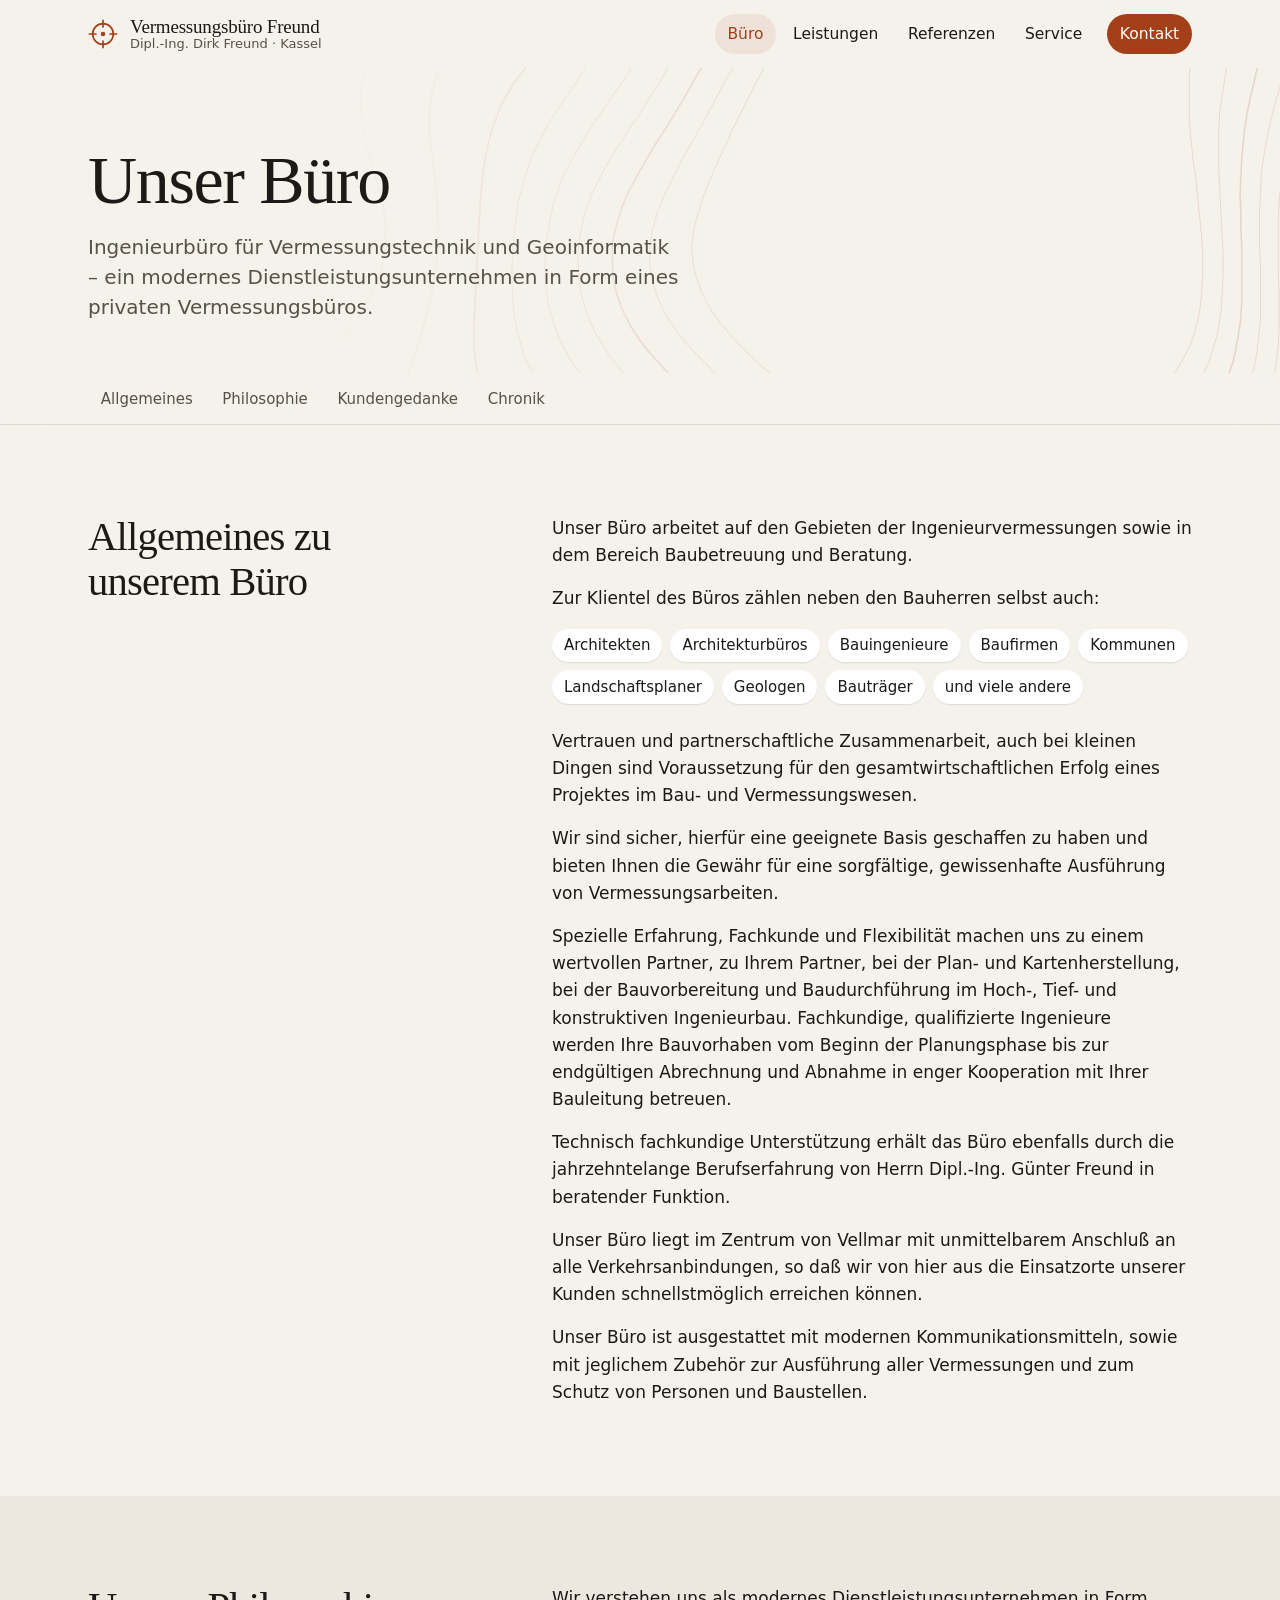
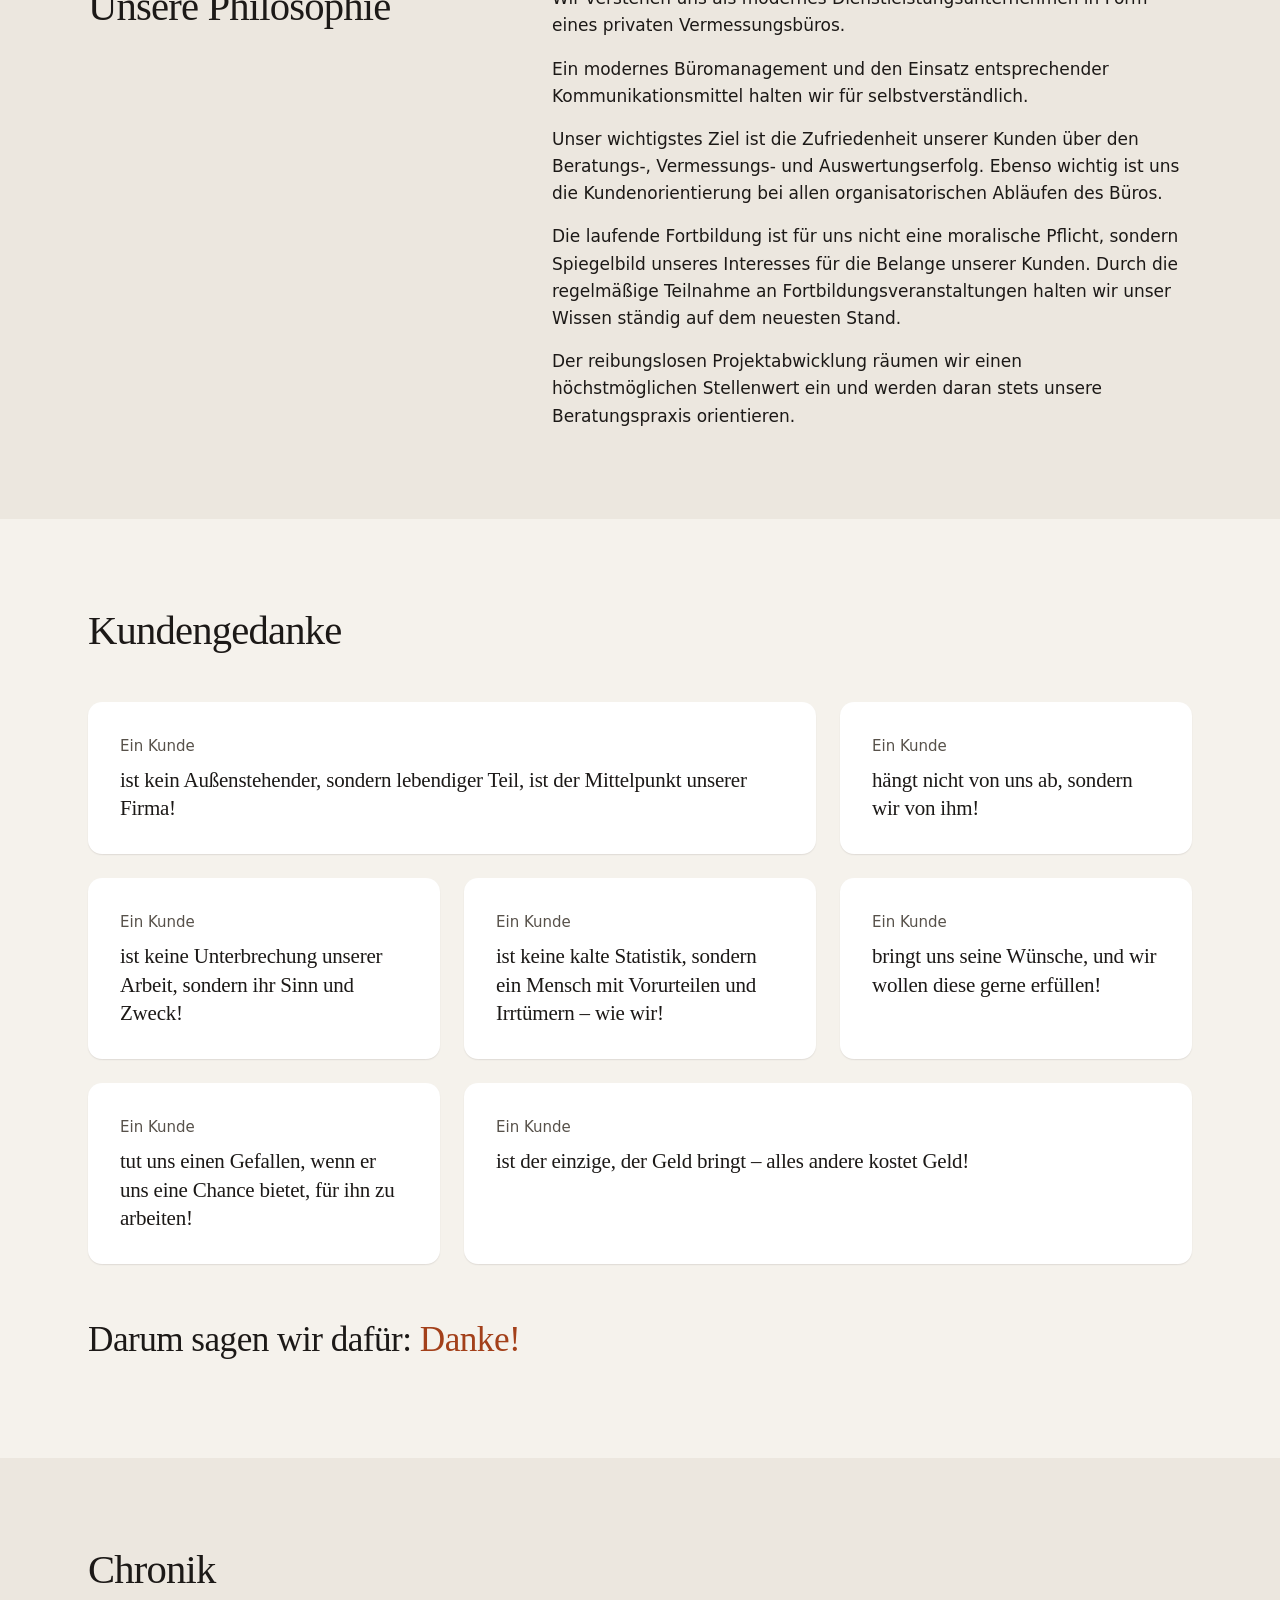
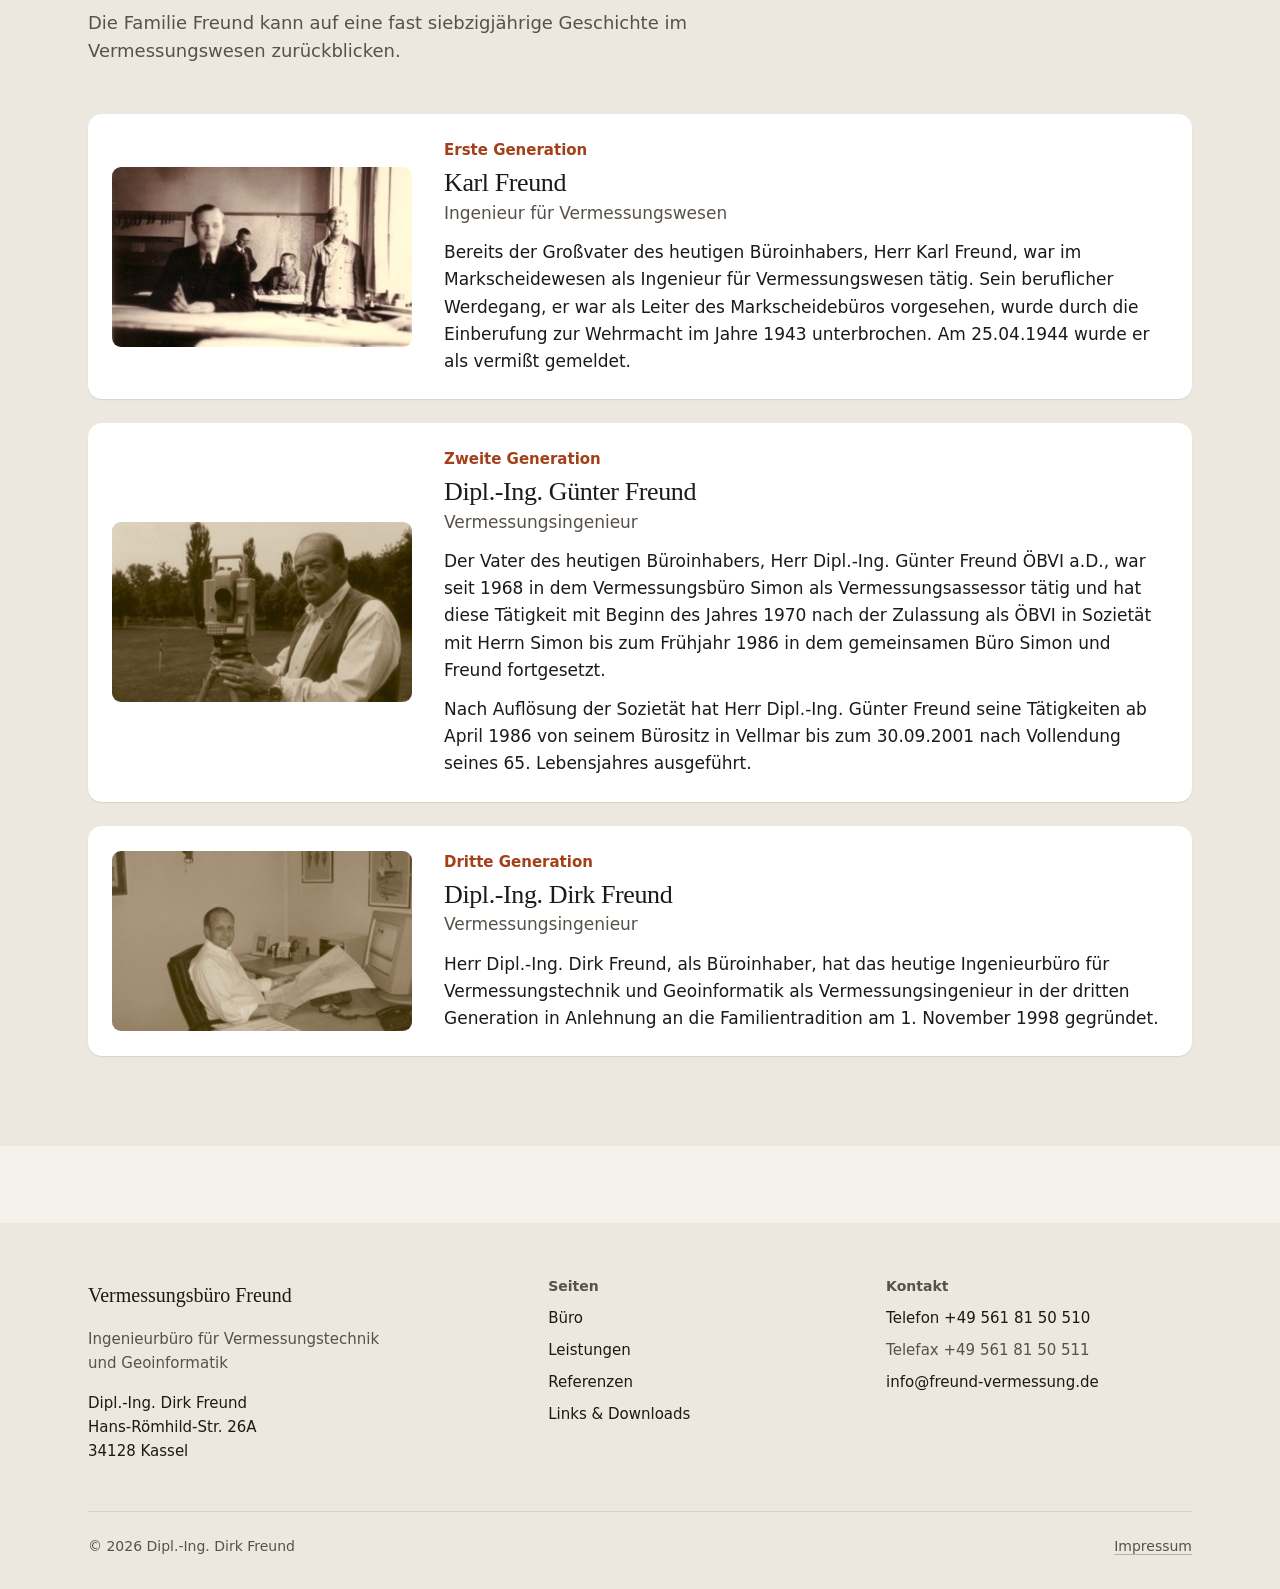
==== buero.html @ a001c940 "Alle Seiten mit den Originalinhalten im neuen Design anlegen Co-Authored-By: Claude Opus 5.5 <norepl" ====
<!doctype html>
<html lang="de">
<head>
<meta charset="utf-8">
<meta name="viewport" content="width=device-width, initial-scale=1">
<title>Unser Büro – Vermessungsbüro Freund</title>
<meta name="description" content="Allgemeines, Philosophie, Kundengedanke und Chronik des Vermessungsbüros Freund – Vermessungsingenieure in der dritten Generation.">
<meta name="theme-color" content="#f5f2ec" media="(prefers-color-scheme: light)">
<meta name="theme-color" content="#151311" media="(prefers-color-scheme: dark)">
<link rel="icon" href="assets/img/favicon.svg" type="image/svg+xml">
<link rel="stylesheet" href="assets/css/style.css">
<script src="assets/js/main.js" defer></script>
</head>
<body>
<a class="skip-link" href="#inhalt">Zum Inhalt springen</a>
<header class="site-header">
  <div class="container header-inner">
    <a class="brand" href="index.html" aria-label="Vermessungsbüro Freund – Startseite">
      <svg class="brand-mark" viewBox="0 0 32 32" fill="none" stroke="currentColor" stroke-width="1.8" aria-hidden="true"><circle cx="16" cy="16" r="11"/><path d="M16 1.5v7M16 23.5v7M1.5 16h7M23.5 16h7" stroke-linecap="round"/><circle cx="16" cy="16" r="2.4" fill="currentColor" stroke="none"/></svg>
      <span><span class="brand-name">Vermessungsbüro Freund</span><span class="brand-sub">Dipl.-Ing. Dirk Freund · Kassel</span></span>
    </a>
    <button class="menu-toggle" type="button" aria-expanded="false" aria-controls="site-nav"><svg class="icon-open" viewBox="0 0 24 24" fill="none" stroke="currentColor" stroke-width="2" stroke-linecap="round" aria-hidden="true"><path d="M4 8h16M4 16h16"/></svg><svg class="icon-close" viewBox="0 0 24 24" fill="none" stroke="currentColor" stroke-width="2" stroke-linecap="round" aria-hidden="true"><path d="M6 6l12 12M18 6 6 18"/></svg><span class="label">Menü</span></button>
    <nav class="site-nav" id="site-nav" aria-label="Hauptnavigation">
      <ul class="nav-list">
        <li><a href="buero.html" aria-current="page">Büro</a></li><li><a href="leistungen.html">Leistungen</a></li><li><a href="referenzen.html">Referenzen</a></li><li><a href="service.html">Service</a></li><li class="nav-cta"><a href="kontakt.html">Kontakt</a></li>
      </ul>
    </nav>
  </div>
</header>
<main id="inhalt">
<section class="page-head">
  <div class="contours"><svg xmlns="http://www.w3.org/2000/svg" viewBox="0 0 1440 800" preserveAspectRatio="xMidYMid slice" fill="none" stroke="currentColor" stroke-linecap="round" stroke-linejoin="round" aria-hidden="true" focusable="false"><g stroke-width="1"><path d="M30 0 26 20 23 40 20 60 19 70 17 90 13 110 10 121 1 140 0 142"/><path d="M135 0 130 10 126 30 127 50 130 65 135 80 140 94 147 110 151 120 157 140 160 150 163 170 163 190 160 205 155 220 150 232 140 248 130 260 120 270 110 279 100 287 90 295 80 303 70 311 60 320 50 330 40 341 30 356 22 370 18 380 10 400 7 410 1 430 0 432"/><path d="M370 0 353 10 340 17 330 22 316 30 300 39 290 46 280 54 270 65 261 80 256 90 250 110 248 120 244 140 241 160 240 170 236 190 232 210 229 220 223 240 218 250 210 267 202 280 194 290 185 300 176 310 165 320 153 330 141 340 130 349 120 357 110 367 100 377 90 389 83 400 77 410 70 424 64 440 60 452 56 470 53 490 51 510 50 530 50 550 52 570 54 590 58 610 60 627 61 640 62 660 61 680 60 690 57 710 54 730 52 750 51 770 52 790 53 800"/><path class="major" d="M483 0 473 10 463 20 452 30 440 40 430 47 420 54 410 61 396 70 382 80 370 88 360 96 350 104 340 114 330 125 320 139 314 150 309 160 301 180 297 190 291 210 289 220 283 240 280 252 275 270 270 284 264 300 259 310 250 325 240 339 230 350 220 360 210 369 200 378 190 386 180 395 170 404 160 415 150 428 143 440 138 450 133 470 131 490 133 510 138 530 142 540 149 560 154 570 160 585 166 600 170 612 175 630 179 650 180 664 181 680 180 697 179 710 176 730 172 750 169 760 166 780 165 800"/><path d="M557 0 547 10 538 20 529 30 520 40 510 50 499 60 487 70 475 80 462 90 450 99 440 106 430 113 420 121 408 130 397 140 387 150 378 160 370 171 360 187 354 200 350 211 344 230 340 250 339 260 337 280 336 300 336 320 336 340 336 360 335 380 332 400 329 410 320 428 311 440 302 450 292 460 283 470 274 480 268 490 260 507 256 520 254 540 254 560 255 580 257 600 259 620 260 630 263 650 267 670 270 680 277 700 282 710 290 722 300 733 310 740 329 750 340 754 360 760 370 762 390 766 410 770 420 772 440 776 458 780 470 783 490 789 500 792 520 800 520 800M1440 796 1435 800"/><path d="M626 0 615 10 605 20 596 30 587 40 578 50 570 60 560 71 550 82 540 92 530 102 520 111 509 120 497 130 484 140 471 150 460 159 450 169 440 179 431 190 424 200 418 210 410 230 408 240 405 260 406 280 409 300 411 310 417 330 420 341 425 360 430 380 432 390 434 410 433 430 430 450 428 460 420 480 415 490 409 500 400 514 390 528 381 540 373 550 367 560 360 572 352 590 349 600 347 620 348 640 350 650 360 670 367 680 377 690 390 699 400 705 410 710 430 718 440 721 460 728 470 731 490 737 500 740 520 747 530 751 550 760 560 765 571 770 588 780 600 787 610 793 621 800M1440 762 1430 770 1417 780 1404 790 1390 800"/><path d="M706 0 690 9 680 16 670 24 660 33 650 44 640 55 630 68 621 80 614 90 607 100 599 110 590 122 580 134 570 146 560 156 550 166 540 176 530 186 520 196 510 208 501 220 495 230 490 242 485 260 483 280 483 300 485 320 488 340 490 360 491 370 492 390 493 410 492 430 491 450 489 460 486 480 482 500 479 510 473 530 470 540 463 560 460 570 454 590 452 610 456 630 461 640 470 651 480 660 494 670 510 679 520 684 533 690 550 698 560 703 573 710 590 719 600 725 610 731 623 740 638 750 650 758 660 765 670 771 684 780 700 789 710 794 726 800M1440 727 1430 736 1420 744 1410 752 1400 760 1386 770 1372 780 1360 787 1350 793 1337 800"/><path class="major" d="M836 0 820 3 800 8 790 11 770 18 760 23 745 30 730 39 720 46 710 55 700 65 690 77 681 90 674 100 668 110 660 124 651 140 645 150 639 160 630 174 620 189 612 200 605 210 597 220 590 230 580 243 570 259 564 270 560 280 553 300 550 310 546 330 543 350 541 370 540 386 539 400 538 420 537 440 536 460 535 480 534 500 533 520 533 540 535 560 539 580 542 590 550 606 560 620 569 630 579 640 590 649 600 657 610 664 620 672 631 680 645 690 658 700 670 709 680 716 690 724 700 731 713 740 730 750 740 755 750 760 770 768 780 771 800 776 820 779 830 781 850 782 870 783 890 784 910 784 930 785 950 785 970 785 990 786 1010 786 1030 787 1050 789 1068 790 1080 791 1100 793 1120 795 1140 797 1160 799 1177 800M1440 688 1430 699 1420 709 1410 718 1400 727 1390 734 1380 742 1368 750 1352 760 1340 767 1330 772 1313 780 1300 785 1286 790 1270 794 1250 798 1231 800"/><path d="M1001 0 990 2 970 7 954 10 940 13 920 17 904 20 890 23 870 27 859 30 840 35 826 40 810 46 800 50 782 60 770 68 760 76 750 85 740 96 730 109 723 120 717 130 710 142 700 160 695 170 689 180 680 196 672 210 665 220 658 230 650 242 640 257 631 270 624 280 618 290 610 304 602 320 598 330 591 350 588 360 583 380 580 400 579 410 577 430 576 450 576 470 577 490 579 510 581 520 586 540 590 553 598 570 604 580 611 590 620 602 630 613 640 623 650 632 660 641 670 650 682 660 694 670 707 680 720 690 730 698 740 705 750 712 764 720 780 729 790 733 807 740 820 744 840 749 850 751 870 755 890 757 910 759 927 760 940 761 960 762 980 763 1000 764 1020 765 1040 766 1060 767 1080 768 1100 770 1110 771 1130 772 1150 773 1170 774 1190 774 1210 774 1230 772 1244 770 1260 767 1280 762 1290 758 1310 751 1320 746 1332 740 1349 730 1360 723 1370 716 1380 708 1390 700 1401 690 1411 680 1420 670 1430 656 1440 640 1440 639M1428 0 1439 10 1440 11"/><path d="M1103 0 1090 4 1070 9 1060 12 1040 17 1030 20 1010 25 990 30 980 32 960 36 944 40 930 43 910 48 900 51 880 57 870 60 850 68 840 72 825 80 810 90 800 97 790 106 780 117 770 129 762 140 755 150 749 160 740 176 732 190 727 200 720 212 710 228 703 240 696 250 689 260 680 274 670 288 662 300 656 310 650 320 640 338 634 350 630 360 623 380 620 393 617 410 614 430 613 450 614 470 616 490 620 506 624 520 630 535 638 550 644 560 651 570 660 581 670 593 680 603 690 613 700 622 710 631 720 640 732 650 744 660 757 670 770 679 780 686 790 692 803 700 820 708 830 713 850 720 860 723 880 728 892 730 910 733 930 736 950 738 970 739 980 740 1000 742 1020 743 1040 744 1060 745 1080 746 1100 747 1120 748 1140 749 1160 749 1180 749 1200 748 1220 746 1240 743 1252 740 1270 735 1286 730 1300 724 1310 720 1329 710 1340 703 1350 697 1360 690 1372 680 1383 670 1392 660 1401 650 1410 637 1419 620 1424 610 1430 592 1433 580 1436 560 1438 540 1439 520 1439 500 1439 480 1438 460 1438 440 1438 420 1438 400 1439 380 1440 368M1391 0 1404 10 1416 20 1425 30 1434 40 1440 48"/><path d="M1198 0 1180 4 1160 9 1150 12 1130 18 1120 21 1100 27 1088 30 1070 35 1051 40 1040 43 1020 48 1010 50 990 55 970 60 960 63 940 68 930 71 910 77 900 81 880 89 870 94 858 100 842 110 830 119 820 128 810 139 801 150 793 160 786 170 780 180 770 197 762 210 756 220 750 231 740 248 732 260 726 270 720 280 710 294 700 310 693 320 687 330 680 342 671 360 666 370 660 387 656 400 652 420 650 440 651 460 653 480 659 500 662 510 670 527 678 540 684 550 692 560 700 570 710 580 720 591 730 600 741 610 752 620 764 630 776 640 789 650 800 658 810 665 820 671 836 680 850 687 860 691 880 698 890 701 910 706 929 710 940 712 960 715 980 717 1000 719 1015 720 1030 721 1050 722 1070 723 1090 724 1110 724 1130 725 1150 724 1170 724 1190 722 1210 720 1220 719 1240 715 1258 710 1270 706 1286 700 1300 694 1310 689 1325 680 1340 670 1350 662 1360 654 1370 644 1380 632 1388 620 1394 610 1400 598 1407 580 1410 569 1414 550 1416 530 1418 510 1418 490 1418 470 1418 450 1417 430 1417 410 1417 390 1418 370 1419 350 1420 340 1423 320 1427 300 1430 286 1434 270 1440 250 1440 248M1333 0 1350 6 1360 11 1376 20 1389 30 1400 40 1410 50 1418 60 1424 70 1430 80 1440 100"/><path class="major" d="M1240 19 1230 20 1210 24 1190 28 1180 31 1160 36 1146 40 1130 44 1110 50 1090 55 1072 60 1060 63 1040 68 1030 70 1010 75 990 80 980 83 960 88 950 91 930 98 920 102 902 110 890 116 880 122 868 130 855 140 845 150 835 160 827 170 819 180 810 193 800 209 794 220 788 230 780 244 771 260 765 270 759 280 750 295 740 310 734 320 728 330 720 344 711 360 706 370 700 385 695 400 690 420 689 430 689 450 690 464 693 480 700 500 705 510 710 520 720 535 730 548 740 559 750 570 760 580 770 589 780 598 790 607 800 615 810 623 820 631 833 640 849 650 860 656 870 661 890 670 900 674 919 680 930 683 950 687 964 690 980 692 1000 695 1020 697 1040 698 1060 699 1076 700 1090 700 1110 701 1130 700 1142 700 1160 699 1180 697 1200 695 1220 691 1230 689 1250 684 1262 680 1280 673 1290 668 1305 660 1320 651 1330 643 1340 635 1350 625 1360 613 1369 600 1375 590 1380 579 1387 560 1390 547 1393 530 1396 510 1397 490 1397 470 1397 450 1397 430 1396 410 1396 390 1395 370 1396 350 1397 330 1399 310 1400 299 1403 280 1407 260 1410 248 1414 230 1418 210 1420 200 1422 180 1423 160 1421 140 1419 130 1413 110 1408 100 1400 85 1390 70 1381 60 1370 50 1360 43 1350 36 1337 30 1320 24 1303 20 1290 18 1270 17 1250 18 1240 19M1110 50 1110 50"/><path d="M1240 49 1230 50 1210 54 1190 58 1180 60 1160 65 1140 70 1130 72 1110 77 1097 80 1080 84 1060 88 1050 91 1030 95 1010 100 1000 102 980 108 970 111 950 118 940 122 923 130 910 137 900 143 890 150 878 160 867 170 858 180 843 200 836 210 830 220 820 236 812 250 807 260 800 273 791 290 785 300 780 310 770 327 763 340 758 350 750 366 744 380 740 390 734 410 731 430 731 450 734 470 740 488 746 500 751 510 760 523 770 536 780 547 790 557 800 567 810 577 820 585 830 594 840 602 851 610 865 620 880 629 890 635 901 640 920 648 930 652 950 658 960 661 980 665 1000 669 1010 670 1030 672 1050 674 1070 675 1090 675 1110 676 1130 675 1150 674 1170 672 1188 670 1200 668 1220 664 1234 660 1250 655 1263 650 1280 642 1290 637 1301 630 1314 620 1325 610 1335 600 1343 590 1350 579 1360 560 1363 550 1369 530 1371 520 1374 500 1375 480 1376 460 1376 440 1375 420 1374 400 1373 380 1372 360 1371 340 1371 320 1371 300 1372 280 1375 260 1378 240 1380 227 1383 210 1386 190 1387 170 1386 150 1382 130 1379 120 1370 102 1362 90 1352 80 1341 70 1330 63 1320 58 1300 52 1290 50 1270 48 1250 48 1240 49M850 190 850 190"/><path d="M1210 90 1200 91 1180 94 1160 98 1145 100 1130 103 1110 106 1090 109 1080 111 1060 115 1040 119 1030 121 1010 126 995 130 980 135 966 140 950 147 940 152 926 160 912 170 900 180 890 190 881 200 873 210 866 220 859 230 850 246 843 260 838 270 830 286 823 300 819 310 810 329 805 340 800 352 792 370 789 380 783 400 780 414 778 430 780 450 782 460 789 480 794 490 800 501 810 515 820 527 830 538 840 548 850 558 860 567 870 575 880 583 890 590 904 600 920 609 930 614 942 620 960 627 970 630 990 636 1009 640 1020 642 1040 645 1060 647 1080 648 1100 649 1120 648 1140 648 1160 646 1180 644 1200 640 1210 638 1230 632 1240 629 1260 620 1270 615 1280 609 1293 600 1305 590 1315 580 1323 570 1330 558 1339 540 1343 530 1348 510 1350 499 1352 480 1353 460 1353 440 1352 420 1350 400 1349 390 1347 370 1345 350 1342 330 1340 310 1339 300 1338 280 1338 260 1338 240 1339 220 1340 205 1341 190 1340 170 1339 160 1334 140 1330 130 1320 116 1310 106 1300 100 1280 92 1270 89 1250 88 1230 88 1210 90"/></g></svg></div>
  <div class="container">
    <h1>Unser Büro</h1>
    <p class="lead">Ingenieurbüro für Vermessungstechnik und Geoinformatik – ein modernes Dienstleistungsunternehmen in Form eines privaten Vermessungsbüros.</p>
  </div>
</section><nav class="subnav" aria-label="Abschnitte dieser Seite" data-spy><div class="container"><ul><li><a href="#allgemeines">Allgemeines</a></li><li><a href="#philosophie">Philosophie</a></li><li><a href="#kundengedanke">Kundengedanke</a></li><li><a href="#chronik">Chronik</a></li></ul></div></nav>
<section class="section" id="allgemeines" aria-labelledby="h-allgemeines">
  <div class="container split">
    <h2 id="h-allgemeines">Allgemeines zu unserem Büro</h2>
    <div class="prose">
      <p>Unser Büro arbeitet auf den Gebieten der Ingenieurvermessungen sowie in dem Bereich Baubetreuung und Beratung.</p>
      <p>Zur Klientel des Büros zählen neben den Bauherren selbst auch:</p>
      <ul class="client-list" aria-label="Klientel">
        <li>Architekten</li><li>Architekturbüros</li><li>Bauingenieure</li><li>Baufirmen</li><li>Kommunen</li><li>Landschaftsplaner</li><li>Geologen</li><li>Bauträger</li><li>und viele andere</li>
      </ul>
      <p style="margin-top:var(--s-5)">Vertrauen und partnerschaftliche Zusammenarbeit, auch bei kleinen Dingen sind Voraussetzung für den gesamtwirtschaftlichen Erfolg eines Projektes im Bau- und Vermessungswesen.</p>
      <p>Wir sind sicher, hierfür eine geeignete Basis geschaffen zu haben und bieten Ihnen die Gewähr für eine sorgfältige, gewissenhafte Ausführung von Vermessungsarbeiten.</p>
      <p>Spezielle Erfahrung, Fachkunde und Flexibilität machen uns zu einem wertvollen Partner, zu Ihrem Partner, bei der Plan- und Kartenherstellung, bei der Bauvorbereitung und Baudurchführung im Hoch-, Tief- und konstruktiven Ingenieurbau. Fachkundige, qualifizierte Ingenieure werden Ihre Bauvorhaben vom Beginn der Planungsphase bis zur endgültigen Abrechnung und Abnahme in enger Kooperation mit Ihrer Bauleitung betreuen.</p>
      <p>Technisch fachkundige Unterstützung erhält das Büro ebenfalls durch die jahrzehntelange Berufserfahrung von Herrn Dipl.-Ing. Günter Freund in beratender Funktion.</p>
      <p>Unser Büro liegt im Zentrum von Vellmar mit unmittelbarem Anschluß an alle Verkehrsanbindungen, so daß wir von hier aus die Einsatzorte unserer Kunden schnellstmöglich erreichen können.</p>
      <p>Unser Büro ist ausgestattet mit modernen Kommunikationsmitteln, sowie mit jeglichem Zubehör zur Ausführung aller Vermessungen und zum Schutz von Personen und Baustellen.</p>
    </div>
  </div>
</section>

<section class="section section-alt" id="philosophie" aria-labelledby="h-philosophie">
  <div class="container split">
    <h2 id="h-philosophie">Unsere Philosophie</h2>
    <div class="prose">
      <p>Wir verstehen uns als modernes Dienstleistungsunternehmen in Form eines privaten Vermessungsbüros.</p>
      <p>Ein modernes Büromanagement und den Einsatz entsprechender Kommunikationsmittel halten wir für selbstverständlich.</p>
      <p>Unser wichtigstes Ziel ist die Zufriedenheit unserer Kunden über den Beratungs-, Vermessungs- und Auswertungserfolg. Ebenso wichtig ist uns die Kundenorientierung bei allen organisatorischen Abläufen des Büros.</p>
      <p>Die laufende Fortbildung ist für uns nicht eine moralische Pflicht, sondern Spiegelbild unseres Interesses für die Belange unserer Kunden. Durch die regelmäßige Teilnahme an Fortbildungsveranstaltungen halten wir unser Wissen ständig auf dem neuesten Stand.</p>
      <p>Der reibungslosen Projektabwicklung räumen wir einen höchstmöglichen Stellenwert ein und werden daran stets unsere Beratungspraxis orientieren.</p>
    </div>
  </div>
</section>

<section class="section" id="kundengedanke" aria-labelledby="h-kunde">
  <div class="container">
    <div class="section-head"><h2 id="h-kunde">Kundengedanke</h2></div>
    <ul class="creed"><li class="card"><span class="lead-in">Ein Kunde</span><span class="statement">ist kein Außenstehender, sondern lebendiger Teil, ist der Mittelpunkt unserer Firma!</span></li><li class="card"><span class="lead-in">Ein Kunde</span><span class="statement">hängt nicht von uns ab, sondern wir von ihm!</span></li><li class="card"><span class="lead-in">Ein Kunde</span><span class="statement">ist keine Unterbrechung unserer Arbeit, sondern ihr Sinn und Zweck!</span></li><li class="card"><span class="lead-in">Ein Kunde</span><span class="statement">ist keine kalte Statistik, sondern ein Mensch mit Vorurteilen und Irrtümern – wie wir!</span></li><li class="card"><span class="lead-in">Ein Kunde</span><span class="statement">bringt uns seine Wünsche, und wir wollen diese gerne erfüllen!</span></li><li class="card"><span class="lead-in">Ein Kunde</span><span class="statement">tut uns einen Gefallen, wenn er uns eine Chance bietet, für ihn zu arbeiten!</span></li><li class="card"><span class="lead-in">Ein Kunde</span><span class="statement">ist der einzige, der Geld bringt – alles andere kostet Geld!</span></li></ul>
    <p class="creed-thanks">Darum sagen wir dafür: <strong>Danke!</strong></p>
  </div>
</section>

<section class="section section-alt" id="chronik" aria-labelledby="h-chronik">
  <div class="container">
    <div class="section-head">
      <h2 id="h-chronik">Chronik</h2>
      <p>Die Familie Freund kann auf eine fast siebzigjährige Geschichte im Vermessungswesen zurückblicken.</p>
    </div>
    <ol class="timeline">
      <li class="timeline-item">
        <img src="assets/img/karl-freund.jpg" alt="Karl Freund am Zeichentisch eines Markscheidebüros, historische Aufnahme" width="300" height="180" loading="lazy" decoding="async">
        <div>
          <p class="gen">Erste Generation</p>
          <h3>Karl Freund</h3>
          <p class="role">Ingenieur für Vermessungswesen</p>
          <p>Bereits der Großvater des heutigen Büroinhabers, Herr Karl Freund, war im Markscheidewesen als Ingenieur für Vermessungswesen tätig. Sein beruflicher Werdegang, er war als Leiter des Markscheidebüros vorgesehen, wurde durch die Einberufung zur Wehrmacht im Jahre 1943 unterbrochen. Am 25.04.1944 wurde er als vermißt gemeldet.</p>
        </div>
      </li>
      <li class="timeline-item">
        <img src="assets/img/guenter-freund.jpg" alt="Dipl.-Ing. Günter Freund mit Vermessungsinstrument im Gelände" width="300" height="180" loading="lazy" decoding="async">
        <div>
          <p class="gen">Zweite Generation</p>
          <h3>Dipl.-Ing. Günter Freund</h3>
          <p class="role">Vermessungsingenieur</p>
          <p>Der Vater des heutigen Büroinhabers, Herr Dipl.-Ing. Günter Freund ÖBVI a.D., war seit 1968 in dem Vermessungsbüro Simon als Vermessungsassessor tätig und hat diese Tätigkeit mit Beginn des Jahres 1970 nach der Zulassung als ÖBVI in Sozietät mit Herrn Simon bis zum Frühjahr 1986 in dem gemeinsamen Büro Simon und Freund fortgesetzt.</p>
          <p>Nach Auflösung der Sozietät hat Herr Dipl.-Ing. Günter Freund seine Tätigkeiten ab April 1986 von seinem Bürositz in Vellmar bis zum 30.09.2001 nach Vollendung seines 65. Lebensjahres ausgeführt.</p>
        </div>
      </li>
      <li class="timeline-item">
        <img src="assets/img/dirk-freund.jpg" alt="Dipl.-Ing. Dirk Freund am Schreibtisch mit einem Plan" width="300" height="180" loading="lazy" decoding="async">
        <div>
          <p class="gen">Dritte Generation</p>
          <h3>Dipl.-Ing. Dirk Freund</h3>
          <p class="role">Vermessungsingenieur</p>
          <p>Herr Dipl.-Ing. Dirk Freund, als Büroinhaber, hat das heutige Ingenieurbüro für Vermessungstechnik und Geoinformatik als Vermessungsingenieur in der dritten Generation in Anlehnung an die Familientradition am 1. November 1998 gegründet.</p>
        </div>
      </li>
    </ol>
  </div>
</section>
</main>
<footer class="site-footer">
  <div class="container">
    <div class="footer-grid">
      <div>
        <p class="footer-brand">Vermessungsbüro Freund</p>
        <p class="muted">Ingenieurbüro für Vermessungstechnik und Geoinformatik</p>
        <address style="margin-top:var(--s-4)">Dipl.-Ing. Dirk Freund<br>Hans-Römhild-Str. 26A<br>34128 Kassel</address>
      </div>
      <nav aria-label="Seiten">
        <h2>Seiten</h2>
        <ul>
          <li><a href="buero.html">Büro</a></li>
          <li><a href="leistungen.html">Leistungen</a></li>
          <li><a href="referenzen.html">Referenzen</a></li>
          <li><a href="service.html">Links &amp; Downloads</a></li>
        </ul>
      </nav>
      <div>
        <h2>Kontakt</h2>
        <ul>
          <li><a href="tel:+495618150510">Telefon +49 561 81 50 510</a></li>
          <li><span class="muted">Telefax +49 561 81 50 511</span></li>
          <li><a href="mailto:info@freund-vermessung.de">info@freund-vermessung.de</a></li>
        </ul>
      </div>
    </div>
    <div class="footer-bottom">
      <span>© 2026 Dipl.-Ing. Dirk Freund</span>
      <a href="impressum.html">Impressum</a>
    </div>
  </div>
</footer>
</body>
</html>
---- assets/css/style.css ----
/* ==========================================================================
   Vermessungsbüro Freund – Stylesheet
   Systemschriften (keine externen Anfragen), Tokens für Hell/Dunkel.
   ========================================================================== */

:root {
  color-scheme: light dark;

  /* Farben – Kontraste geprüft (Text ≥ 4,5:1) */
  --bg: #f5f2ec;
  --surface: #ffffff;
  --surface-2: #ece7df;
  --text: #1c1917;
  --muted: #57514a;
  --line: rgb(28 25 23 / 0.1);
  --accent: #a3401a;          /* 6,35:1 auf Weiß, 5,69:1 auf --bg */
  --accent-hover: #85330f;
  --on-accent: #ffffff;
  --accent-soft: rgb(163 64 26 / 0.09);
  --contour: #a3401a;
  --shadow-sm: 0 1px 2px rgb(28 25 23 / 0.06), 0 1px 1px rgb(28 25 23 / 0.04);
  --shadow-md: 0 1px 2px rgb(28 25 23 / 0.05), 0 8px 24px -6px rgb(28 25 23 / 0.1);
  --header-bg: rgb(245 242 236 / 0.74);

  /* Schrift */
  --font-sans: system-ui, -apple-system, "Segoe UI", Roboto, "Helvetica Neue", Arial, sans-serif;
  --font-serif: ui-serif, "New York", "Iowan Old Style", "Charter", "Georgia", serif;

  /* Abstände */
  --s-1: 0.25rem; --s-2: 0.5rem; --s-3: 0.75rem; --s-4: 1rem;
  --s-5: 1.5rem;  --s-6: 2rem;   --s-7: 3rem;    --s-8: 4.5rem; --s-9: 6.5rem;

  --radius: 14px;
  --radius-sm: 9px;
  --gutter: clamp(1rem, 4vw, 2.5rem);
  --max: 74rem;

  /* Bewegung */
  --ease-out: cubic-bezier(0.23, 1, 0.32, 1);
  --ease-drawer: cubic-bezier(0.32, 0.72, 0, 1);
}

@media (prefers-color-scheme: dark) {
  :root {
    --bg: #151311;
    --surface: #1f1c19;
    --surface-2: #2a2622;
    --text: #f1ece4;
    --muted: #b3aba0;
    --line: rgb(241 236 228 / 0.1);
    --accent: #f08a5d;
    --accent-hover: #f5a37e;
    --on-accent: #1a1310;
    --accent-soft: rgb(240 138 93 / 0.12);
    --contour: #f08a5d;
    --shadow-sm: 0 1px 2px rgb(0 0 0 / 0.4);
    --shadow-md: 0 1px 2px rgb(0 0 0 / 0.35), 0 10px 28px -8px rgb(0 0 0 / 0.55);
    --header-bg: rgb(21 19 17 / 0.72);
  }
}

/* --------------------------------------------------------------------------
   Grundlagen
   -------------------------------------------------------------------------- */

*, *::before, *::after { box-sizing: border-box; }

html {
  -webkit-text-size-adjust: 100%;
  text-size-adjust: 100%;
  scroll-padding-top: 5.5rem;
}

@media (prefers-reduced-motion: no-preference) {
  html { scroll-behavior: smooth; }
}

body {
  margin: 0;
  background: var(--bg);
  color: var(--text);
  font-family: var(--font-sans);
  font-size: 1.0625rem;
  line-height: 1.6;
  -webkit-font-smoothing: antialiased;
  -moz-osx-font-smoothing: grayscale;
  text-rendering: optimizeLegibility;
}

img { display: block; max-width: 100%; height: auto; }

h1, h2, h3, h4 { margin: 0; text-wrap: balance; }

h1, h2 {
  font-family: var(--font-serif);
  font-weight: 500;
  letter-spacing: -0.02em;
}

h1 { font-size: clamp(2.4rem, 4.2vw + 1rem, 4.25rem); line-height: 1.04; }
h2 { font-size: clamp(1.75rem, 1.8vw + 1.1rem, 2.6rem); line-height: 1.1; }
h3 {
  font-size: 1.1875rem;
  line-height: 1.3;
  font-weight: 650;
  letter-spacing: -0.012em;
}

p { margin: 0; text-wrap: pretty; }
p + p { margin-top: var(--s-4); }

a {
  color: var(--accent);
  text-decoration-line: underline;
  text-decoration-thickness: 1px;
  text-underline-offset: 0.2em;
  text-decoration-color: color-mix(in srgb, currentColor 35%, transparent);
  transition: color 150ms ease, text-decoration-color 150ms ease;
}
a:hover { color: var(--accent-hover); text-decoration-color: currentColor; }

:focus-visible {
  outline: 2px solid var(--accent);
  outline-offset: 3px;
  border-radius: 4px;
}

::selection { background: color-mix(in srgb, var(--accent) 22%, transparent); }

.skip-link {
  position: absolute;
  left: var(--s-4);
  top: -4rem;
  z-index: 100;
  padding: var(--s-2) var(--s-4);
  border-radius: var(--radius-sm);
  background: var(--accent);
  color: var(--on-accent);
  font-weight: 600;
  text-decoration: none;
}
.skip-link:focus { top: var(--s-3); }

.visually-hidden {
  position: absolute !important;
  width: 1px; height: 1px;
  overflow: hidden;
  clip: rect(0 0 0 0);
  white-space: nowrap;
}

.container {
  width: 100%;
  max-width: var(--max);
  margin-inline: auto;
  padding-inline: var(--gutter);
}

.prose { max-width: 68ch; }
.muted { color: var(--muted); }
.num { font-variant-numeric: tabular-nums; }

/* --------------------------------------------------------------------------
   Kopfbereich
   -------------------------------------------------------------------------- */

.site-header {
  position: sticky;
  top: 0;
  z-index: 50;
  background: var(--header-bg);
  -webkit-backdrop-filter: blur(20px) saturate(180%);
  backdrop-filter: blur(20px) saturate(180%);
  transition: box-shadow 200ms ease;
}
.site-header[data-scrolled] { box-shadow: 0 1px 0 var(--line), 0 6px 20px -12px rgb(0 0 0 / 0.18); }

.header-inner {
  display: flex;
  align-items: center;
  justify-content: space-between;
  gap: var(--s-5);
  height: 4.25rem;
}

.brand {
  display: inline-flex;
  align-items: center;
  gap: var(--s-3);
  color: var(--text);
  text-decoration: none;
  line-height: 1.15;
}
.brand:hover { color: var(--text); }
.brand-mark { width: 30px; height: 30px; flex: none; color: var(--accent); }
.brand-name { display: block; font-family: var(--font-serif); font-size: 1.1875rem; letter-spacing: -0.01em; }
.brand-sub { display: block; font-size: 0.8125rem; color: var(--muted); }

.nav-list {
  display: flex;
  align-items: center;
  gap: var(--s-1);
  margin: 0;
  padding: 0;
  list-style: none;
}

.nav-list a {
  display: block;
  padding: 0.5rem 0.8rem;
  border-radius: 999px;
  color: var(--text);
  font-size: 0.9688rem;
  font-weight: 500;
  text-decoration: none;
  transition: background-color 150ms ease, color 150ms ease;
}
.nav-list a:hover { background: var(--accent-soft); color: var(--text); }
.nav-list a[aria-current="page"] { color: var(--accent); background: var(--accent-soft); }

.nav-list .nav-cta a {
  margin-left: var(--s-2);
  background: var(--accent);
  color: var(--on-accent);
}
.nav-list .nav-cta a:hover { background: var(--accent-hover); color: var(--on-accent); }
.nav-list .nav-cta a[aria-current="page"] { background: var(--accent-hover); color: var(--on-accent); }

.menu-toggle {
  display: none;
  align-items: center;
  gap: var(--s-2);
  padding: 0.55rem 0.9rem;
  border: 0;
  border-radius: 999px;
  background: var(--surface);
  box-shadow: var(--shadow-sm);
  color: var(--text);
  font: inherit;
  font-size: 0.9375rem;
  font-weight: 550;
  cursor: pointer;
  transition: transform 160ms var(--ease-out);
}
.menu-toggle:active { transform: scale(0.97); }
.menu-toggle svg { width: 18px; height: 18px; }
.menu-toggle .icon-close { display: none; }
.menu-toggle[aria-expanded="true"] .icon-open { display: none; }
.menu-toggle[aria-expanded="true"] .icon-close { display: block; }

@media (max-width: 54rem) {
  .menu-toggle { display: inline-flex; }

  .site-nav {
    position: absolute;
    inset: 100% 0 auto 0;
    padding: var(--s-2) var(--gutter) var(--s-5);
    background: var(--bg);
    box-shadow: 0 18px 30px -18px rgb(0 0 0 / 0.3);
    opacity: 0;
    visibility: hidden;
    transform: translateY(-8px);
    transition: opacity 150ms ease, transform 150ms ease, visibility 0s linear 150ms;
  }
  .site-nav[data-open] {
    opacity: 1;
    visibility: visible;
    transform: none;
    transition: opacity 220ms var(--ease-out), transform 220ms var(--ease-out), visibility 0s;
  }
  .nav-list { flex-direction: column; align-items: stretch; gap: 0; }
  .nav-list a {
    padding: 0.85rem 0.25rem;
    border-radius: 0;
    font-size: 1.125rem;
    box-shadow: 0 1px 0 var(--line);
  }
  .nav-list a:hover, .nav-list a[aria-current="page"] { background: none; }
  .nav-list .nav-cta a {
    margin: var(--s-4) 0 0;
    padding: 0.85rem 1rem;
    border-radius: 999px;
    text-align: center;
    box-shadow: none;
  }
}

/* --------------------------------------------------------------------------
   Knöpfe
   -------------------------------------------------------------------------- */

.btn {
  display: inline-flex;
  align-items: center;
  justify-content: center;
  gap: var(--s-2);
  min-height: 2.875rem;
  padding: 0.7rem 1.25rem;
  border-radius: 999px;
  font-size: 1rem;
  font-weight: 600;
  line-height: 1.2;
  text-decoration: none;
  transition: transform 160ms var(--ease-out), background-color 150ms ease, color 150ms ease, box-shadow 150ms ease;
}
.btn:active { transform: scale(0.97); }
.btn svg { width: 18px; height: 18px; flex: none; }

.btn-primary { background: var(--accent); color: var(--on-accent); }
.btn-primary:hover { background: var(--accent-hover); color: var(--on-accent); }

.btn-secondary { background: var(--surface); color: var(--text); box-shadow: var(--shadow-sm), inset 0 0 0 1px var(--line); }
.btn-secondary:hover { color: var(--accent); }

.btn-row { display: flex; flex-wrap: wrap; gap: var(--s-3); }

/* --------------------------------------------------------------------------
   Startseite – Hero
   -------------------------------------------------------------------------- */

.hero {
  position: relative;
  overflow: hidden;
  isolation: isolate;
  padding-block: clamp(3rem, 7vw, 6rem) clamp(3rem, 6vw, 5.5rem);
}

.contours {
  position: absolute;
  inset: 0;
  z-index: -1;
  color: var(--contour);
  opacity: 0.22;
  -webkit-mask-image: linear-gradient(100deg, transparent 18%, #000 62%);
  mask-image: linear-gradient(100deg, transparent 18%, #000 62%);
  pointer-events: none;
}
.contours svg { width: 100%; height: 100%; }
.contours .major { stroke-width: 1.8; }

@media (max-width: 54rem) {
  .contours {
    opacity: 0.14;
    -webkit-mask-image: linear-gradient(180deg, transparent 0%, #000 70%);
    mask-image: linear-gradient(180deg, transparent 0%, #000 70%);
  }
}

.hero-grid {
  display: grid;
  grid-template-columns: minmax(0, 1.35fr) minmax(0, 1fr);
  gap: clamp(2rem, 5vw, 4.5rem);
  align-items: end;
}

.hero-kicker { color: var(--muted); font-size: 1rem; margin-bottom: var(--s-4); }
.hero h1 { max-width: 15ch; }
.hero-lead {
  max-width: 36rem;
  margin-top: var(--s-5);
  font-size: clamp(1.125rem, 0.6vw + 1rem, 1.3125rem);
  line-height: 1.5;
  color: var(--muted);
}
.hero .btn-row { margin-top: var(--s-6); }

.contact-card {
  padding: var(--s-6);
  border-radius: var(--radius);
  background: var(--surface);
  box-shadow: var(--shadow-md);
}
.contact-card h2 { font-size: 1.375rem; letter-spacing: -0.01em; }
.contact-card .role { margin-top: var(--s-1); color: var(--muted); font-size: 0.9688rem; line-height: 1.45; }

.contact-list {
  display: grid;
  gap: var(--s-3);
  margin: var(--s-5) 0 0;
  padding: var(--s-5) 0 0;
  list-style: none;
  box-shadow: inset 0 1px 0 var(--line);
  font-size: 0.9688rem;
}
.contact-list li { display: grid; grid-template-columns: 1.25rem 1fr; gap: var(--s-3); align-items: start; }
.contact-list svg { width: 18px; height: 18px; margin-top: 0.2rem; color: var(--muted); }
.contact-list a { color: var(--text); text-decoration: none; }
.contact-list a:hover { color: var(--accent); }
.contact-list .label { display: block; color: var(--muted); font-size: 0.8125rem; }

@media (max-width: 54rem) {
  .hero-grid { grid-template-columns: 1fr; }
}

/* --------------------------------------------------------------------------
   Unterseiten – Seitenkopf
   -------------------------------------------------------------------------- */

.page-head {
  position: relative;
  overflow: hidden;
  isolation: isolate;
  padding-block: clamp(2.75rem, 6vw, 5rem) clamp(2rem, 4vw, 3.25rem);
}
.page-head .contours { opacity: 0.16; }
.page-head h1 { max-width: 20ch; }
.page-head .lead {
  max-width: 40rem;
  margin-top: var(--s-4);
  color: var(--muted);
  font-size: clamp(1.0625rem, 0.5vw + 1rem, 1.25rem);
  line-height: 1.5;
}

/* Lokale Sprungnavigation */
.subnav {
  position: sticky;
  top: 4.25rem;
  z-index: 40;
  background: var(--header-bg);
  -webkit-backdrop-filter: blur(20px) saturate(180%);
  backdrop-filter: blur(20px) saturate(180%);
  box-shadow: inset 0 -1px 0 var(--line);
}
.subnav ul {
  display: flex;
  gap: var(--s-1);
  margin: 0;
  padding: var(--s-2) 0;
  list-style: none;
  overflow-x: auto;
  scrollbar-width: none;
}
.subnav ul::-webkit-scrollbar { display: none; }
.subnav a {
  display: block;
  padding: 0.4rem 0.8rem;
  border-radius: 999px;
  color: var(--muted);
  font-size: 0.9375rem;
  font-weight: 500;
  text-decoration: none;
  white-space: nowrap;
  transition: background-color 150ms ease, color 150ms ease;
}
.subnav a:hover { color: var(--text); }
.subnav a[aria-current="true"] { color: var(--accent); background: var(--accent-soft); }

/* --------------------------------------------------------------------------
   Abschnitte
   -------------------------------------------------------------------------- */

.section { padding-block: clamp(3.5rem, 7vw, 6rem); }
.section-tight { padding-block: clamp(2.5rem, 5vw, 4rem); }
.section-alt { background: var(--surface-2); }

.section-head { max-width: 46rem; margin-bottom: clamp(2rem, 4vw, 3rem); }
.section-head p { margin-top: var(--s-4); color: var(--muted); font-size: 1.125rem; }

.split {
  display: grid;
  grid-template-columns: minmax(0, 1fr) minmax(0, 1.6fr);
  gap: clamp(1.5rem, 5vw, 5rem);
}
.split > h2 { position: sticky; top: 8rem; align-self: start; }
@media (max-width: 54rem) {
  .split { grid-template-columns: 1fr; }
  .split > h2 { position: static; }
}

/* Karten */
.card {
  padding: var(--s-6);
  border-radius: var(--radius);
  background: var(--surface);
  box-shadow: var(--shadow-sm);
}

.grid { display: grid; gap: var(--s-5); }
.grid-2 { grid-template-columns: repeat(2, minmax(0, 1fr)); }
.grid-3 { grid-template-columns: repeat(3, minmax(0, 1fr)); }
@media (max-width: 64rem) { .grid-3 { grid-template-columns: repeat(2, minmax(0, 1fr)); } }
@media (max-width: 42rem) { .grid-2, .grid-3 { grid-template-columns: 1fr; } }

/* Verlinkte Teaser-Karten */
.link-card {
  display: flex;
  flex-direction: column;
  gap: var(--s-3);
  color: var(--text);
  text-decoration: none;
  transition: box-shadow 200ms ease;
}
.link-card:hover { color: var(--text); box-shadow: var(--shadow-md); }
.link-card p { color: var(--muted); }
.link-card .more {
  display: inline-flex;
  align-items: center;
  gap: var(--s-1);
  margin-top: auto;
  padding-top: var(--s-3);
  color: var(--accent);
  font-weight: 600;
  font-size: 0.9688rem;
}
.link-card .more svg { width: 16px; height: 16px; transition: transform 200ms var(--ease-out); }
@media (hover: hover) and (pointer: fine) {
  .link-card:hover .more svg { transform: translateX(3px); }
}

/* Listen */
.check-list {
  display: grid;
  gap: var(--s-2);
  margin: var(--s-4) 0 0;
  padding: 0;
  list-style: none;
}
.check-list li { position: relative; padding-left: 1.25rem; }
.check-list li::before {
  content: "";
  position: absolute;
  left: 0;
  top: 0.68em;
  width: 6px;
  height: 6px;
  border-radius: 50%;
  background: var(--accent);
}

.client-list {
  display: flex;
  flex-wrap: wrap;
  gap: var(--s-2);
  margin: var(--s-4) 0 0;
  padding: 0;
  list-style: none;
}
.client-list li {
  padding: 0.3rem 0.75rem;
  border-radius: 999px;
  background: var(--surface);
  box-shadow: var(--shadow-sm);
  font-size: 0.9375rem;
}

/* --------------------------------------------------------------------------
   Abbildungen
   -------------------------------------------------------------------------- */

.figure { margin: 0; }
.figure img {
  border-radius: var(--radius-sm);
  box-shadow: 0 0 0 1px var(--line);
}
.figure-paper {
  padding: var(--s-4);
  border-radius: var(--radius);
  background: #fff;
  box-shadow: var(--shadow-sm);
}
.figure-paper img { margin-inline: auto; border-radius: 4px; box-shadow: none; }
.figure figcaption { margin-top: var(--s-3); color: var(--muted); font-size: 0.875rem; line-height: 1.45; }

/* --------------------------------------------------------------------------
   Leistungen – Ablauf Bauvermessung
   -------------------------------------------------------------------------- */

.steps-layout {
  display: grid;
  grid-template-columns: 14rem minmax(0, 1fr);
  gap: clamp(2rem, 5vw, 4.5rem);
}
.steps-toc { position: sticky; top: 7rem; align-self: start; }
.steps-toc ol { margin: 0; padding: 0; list-style: none; counter-reset: toc; }
.steps-toc li { counter-increment: toc; }
.steps-toc a {
  display: flex;
  gap: var(--s-3);
  padding: 0.4rem 0;
  color: var(--muted);
  font-size: 0.9375rem;
  text-decoration: none;
  transition: color 150ms ease;
}
.steps-toc a::before {
  content: counter(toc, decimal-leading-zero);
  font-variant-numeric: tabular-nums;
  color: color-mix(in srgb, var(--muted) 70%, transparent);
}
.steps-toc a:hover { color: var(--text); }
.steps-toc a[aria-current="true"] { color: var(--accent); }
.steps-toc a[aria-current="true"]::before { color: var(--accent); }

@media (max-width: 64rem) {
  .steps-layout { grid-template-columns: 1fr; }
  .steps-toc { display: none; }
}

.steps { display: grid; gap: clamp(2.5rem, 5vw, 4rem); counter-reset: step; }

.step {
  display: grid;
  grid-template-columns: minmax(0, 1fr) minmax(0, 20rem);
  gap: var(--s-6);
  align-items: start;
  padding-top: clamp(2.5rem, 5vw, 4rem);
  box-shadow: inset 0 1px 0 var(--line);
  counter-increment: step;
}
.step:first-child { padding-top: 0; box-shadow: none; }
.step.no-figure { grid-template-columns: minmax(0, 1fr); }
.step.wide-figure { grid-template-columns: minmax(0, 1fr); }
.step.wide-figure .figure { max-width: 42rem; }

.step-num {
  display: block;
  margin-bottom: var(--s-2);
  color: var(--accent);
  font-size: 0.9375rem;
  font-weight: 600;
  font-variant-numeric: tabular-nums;
}
.step-num::before { content: counter(step, decimal-leading-zero); }
.step h3 { font-family: var(--font-serif); font-size: clamp(1.5rem, 1vw + 1.1rem, 1.875rem); font-weight: 500; letter-spacing: -0.015em; }
.step h3 small { display: block; margin-top: var(--s-1); font-family: var(--font-sans); font-size: 0.9375rem; font-weight: 400; color: var(--muted); letter-spacing: 0; }
.step-body { max-width: 64ch; }
.step-body > h3 { margin-bottom: var(--s-4); }

@media (max-width: 48rem) {
  .step { grid-template-columns: 1fr; }
  .step .figure { max-width: 22rem; }
}

/* --------------------------------------------------------------------------
   Büro – Kundengedanke & Chronik
   -------------------------------------------------------------------------- */

.creed {
  display: grid;
  grid-template-columns: repeat(3, minmax(0, 1fr));
  gap: var(--s-5);
  margin: 0;
  padding: 0;
  list-style: none;
}
.creed li { display: flex; flex-direction: column; gap: var(--s-2); }
.creed .lead-in { color: var(--muted); font-size: 0.9375rem; }
.creed .statement { font-family: var(--font-serif); font-size: 1.3125rem; line-height: 1.35; letter-spacing: -0.01em; }
@media (max-width: 64rem) { .creed { grid-template-columns: repeat(2, minmax(0, 1fr)); } }
@media (max-width: 42rem) { .creed { grid-template-columns: 1fr; } }

.creed-thanks {
  margin-top: clamp(2rem, 4vw, 3rem);
  font-family: var(--font-serif);
  font-size: clamp(1.5rem, 1.5vw + 1rem, 2.25rem);
  letter-spacing: -0.015em;
}
.creed-thanks strong { color: var(--accent); font-weight: 500; }

.timeline { display: grid; gap: var(--s-5); margin: 0; padding: 0; list-style: none; }
.timeline-item {
  display: grid;
  grid-template-columns: minmax(0, 18.75rem) minmax(0, 1fr);
  gap: var(--s-6);
  align-items: center;
  padding: var(--s-5);
  border-radius: var(--radius);
  background: var(--surface);
  box-shadow: var(--shadow-sm);
}
.timeline-item img { border-radius: var(--radius-sm); width: 100%; }
.timeline-item .gen { color: var(--accent); font-size: 0.9375rem; font-weight: 600; }
.timeline-item h3 { margin-top: var(--s-1); font-family: var(--font-serif); font-size: 1.625rem; font-weight: 500; letter-spacing: -0.015em; }
.timeline-item .role { color: var(--muted); }
.timeline-item p:not(.gen):not(.role) { margin-top: var(--s-3); }
@media (max-width: 48rem) {
  .timeline-item { grid-template-columns: 1fr; gap: var(--s-4); }
  .timeline-item img { max-width: 18.75rem; }
}

/* Generationen-Band (Startseite) */
.generations {
  display: grid;
  grid-template-columns: repeat(3, minmax(0, 1fr));
  gap: var(--s-5);
  margin: 0;
  padding: 0;
  list-style: none;
}
.generations img { border-radius: var(--radius-sm); width: 100%; }
.generations .name { margin-top: var(--s-3); font-weight: 600; }
.generations .role { color: var(--muted); font-size: 0.9375rem; }
@media (max-width: 42rem) {
  .generations { grid-template-columns: 1fr; }
  .generations img { max-width: 18.75rem; }
}

/* --------------------------------------------------------------------------
   Referenzen
   -------------------------------------------------------------------------- */

.feature {
  display: grid;
  grid-template-rows: auto 1fr;
  overflow: hidden;
  border-radius: var(--radius);
  background: var(--surface);
  box-shadow: var(--shadow-sm);
}
.feature-images { display: grid; grid-template-columns: 1fr 1fr; gap: 2px; background: var(--line); }
.feature-images img { width: 100%; aspect-ratio: 4 / 3; object-fit: cover; }
.feature-body { padding: var(--s-6); }
.feature-body h3 { font-family: var(--font-serif); font-size: 1.5rem; font-weight: 500; letter-spacing: -0.015em; }
.feature-body .client { margin-top: var(--s-1); color: var(--muted); font-size: 0.9375rem; }
.feature-body p:not(.client) { margin-top: var(--s-4); }

.table-card { overflow: hidden; border-radius: var(--radius); background: var(--surface); box-shadow: var(--shadow-sm); }
.table-scroll { overflow-x: auto; }

.data-table { width: 100%; border-collapse: collapse; font-size: 0.9688rem; }
.data-table th, .data-table td { padding: 0.85rem 1.25rem; text-align: left; vertical-align: top; }
.data-table thead th {
  background: var(--surface-2);
  color: var(--muted);
  font-size: 0.8438rem;
  font-weight: 600;
  white-space: nowrap;
}
.data-table tbody tr + tr td, .data-table tbody tr + tr th { box-shadow: inset 0 1px 0 var(--line); }
.data-table tbody th { font-weight: 500; }
.data-table td.client { color: var(--muted); }
.data-table .r { text-align: right; font-variant-numeric: tabular-nums; white-space: nowrap; }
.data-table tfoot td, .data-table tfoot th {
  font-weight: 650;
  box-shadow: inset 0 2px 0 var(--line);
}
.data-table .row-link { font-weight: 600; }

.length-cell { display: flex; align-items: center; justify-content: flex-end; gap: var(--s-3); }
.length-bar { width: 7rem; height: 6px; border-radius: 3px; background: var(--surface-2); overflow: hidden; }
.length-bar span { display: block; height: 100%; border-radius: 3px; background: var(--accent); }
@media (max-width: 36rem) { .length-bar { display: none; } }

/* Referenzliste auf schmalen Bildschirmen als Liste */
@media (max-width: 42rem) {
  .ref-table thead { display: none; }
  .ref-table, .ref-table tbody, .ref-table tr, .ref-table th, .ref-table td { display: block; }
  .ref-table tr { padding: var(--s-4) var(--s-5); }
  .ref-table tbody tr + tr { box-shadow: inset 0 1px 0 var(--line); }
  .ref-table tbody tr + tr td, .ref-table tbody tr + tr th { box-shadow: none; }
  .ref-table th, .ref-table td { padding: 0; }
  .ref-table td.client { margin-top: var(--s-1); font-size: 0.9063rem; }
}

/* --------------------------------------------------------------------------
   Service – Downloads & Links
   -------------------------------------------------------------------------- */

.download {
  display: grid;
  grid-template-columns: auto minmax(0, 1fr);
  gap: var(--s-4);
  align-items: start;
}
.file-badge {
  display: grid;
  place-items: center;
  width: 2.75rem;
  height: 3.25rem;
  border-radius: 6px;
  background: var(--accent-soft);
  color: var(--accent);
  font-size: 0.6875rem;
  font-weight: 700;
  letter-spacing: 0.04em;
}
.download h3 a { color: var(--text); text-decoration: none; }
.download h3 a:hover { color: var(--accent); }
.download h3 a::after { content: ""; position: absolute; inset: 0; border-radius: var(--radius); }
.download { position: relative; }
.download p { margin-top: var(--s-2); color: var(--muted); }
.download .meta { margin-top: var(--s-3); font-size: 0.875rem; font-variant-numeric: tabular-nums; color: var(--muted); }
.download address { margin-top: var(--s-3); font-style: normal; font-size: 0.9063rem; color: var(--muted); line-height: 1.5; }
.download:focus-within { box-shadow: var(--shadow-md); }
.download:hover { box-shadow: var(--shadow-md); }
.download { transition: box-shadow 200ms ease; }

.link-list { display: grid; gap: 0; margin: 0; padding: 0; list-style: none; }
.link-list li { padding-block: var(--s-4); }
.link-list li + li { box-shadow: inset 0 1px 0 var(--line); }
.link-list .q { font-weight: 600; }
.link-list a { display: inline-flex; align-items: center; gap: var(--s-1); margin-top: var(--s-1); }
.link-list a svg { width: 14px; height: 14px; }

.note {
  padding: var(--s-5);
  border-radius: var(--radius);
  background: var(--surface-2);
  color: var(--muted);
  font-size: 0.9375rem;
}
.note h3 { color: var(--text); font-size: 1rem; margin-bottom: var(--s-2); }

/* --------------------------------------------------------------------------
   Kontakt & Zitat
   -------------------------------------------------------------------------- */

.quote {
  margin: 0;
  padding: 0;
}
.quote p {
  font-family: var(--font-serif);
  font-size: clamp(1.1875rem, 0.6vw + 1rem, 1.4375rem);
  line-height: 1.5;
  letter-spacing: -0.005em;
}
.quote p + p { margin-top: var(--s-4); }
.quote footer { margin-top: var(--s-5); color: var(--muted); font-size: 0.9688rem; }
.quote cite { font-style: normal; font-weight: 600; color: var(--text); }

.signature { display: flex; align-items: center; gap: var(--s-4); margin-top: var(--s-6); }
.signature img { width: 64px; height: auto; border-radius: 6px; background: #fff; padding: 4px; box-shadow: var(--shadow-sm); }
.signature .name { font-weight: 600; }
.signature .role { color: var(--muted); font-size: 0.9375rem; }

.cta-band {
  display: grid;
  grid-template-columns: minmax(0, 1fr) auto;
  gap: var(--s-6);
  align-items: center;
  padding: clamp(2rem, 4vw, 3rem);
  border-radius: calc(var(--radius) + 6px);
  background: var(--surface);
  box-shadow: var(--shadow-md);
}
.cta-band p { margin-top: var(--s-3); color: var(--muted); max-width: 52ch; }
@media (max-width: 48rem) { .cta-band { grid-template-columns: 1fr; } }

/* --------------------------------------------------------------------------
   Fußbereich
   -------------------------------------------------------------------------- */

.site-footer {
  margin-top: clamp(3rem, 6vw, 5rem);
  padding-block: clamp(2.5rem, 5vw, 3.5rem) var(--s-6);
  background: var(--surface-2);
  font-size: 0.9375rem;
}
.footer-grid {
  display: grid;
  grid-template-columns: minmax(0, 1.4fr) repeat(2, minmax(0, 1fr));
  gap: var(--s-6);
}
.footer-grid h2 { font-family: var(--font-sans); font-size: 0.875rem; font-weight: 600; letter-spacing: 0; color: var(--muted); margin-bottom: var(--s-3); }
.footer-grid ul { margin: 0; padding: 0; list-style: none; display: grid; gap: var(--s-2); }
.footer-grid a { color: var(--text); text-decoration: none; }
.footer-grid a:hover { color: var(--accent); }
.footer-grid address { font-style: normal; line-height: 1.6; }
.footer-brand { font-family: var(--font-serif); font-size: 1.25rem; margin-bottom: var(--s-2); }
.footer-bottom {
  display: flex;
  flex-wrap: wrap;
  justify-content: space-between;
  gap: var(--s-3);
  margin-top: var(--s-7);
  padding-top: var(--s-5);
  box-shadow: inset 0 1px 0 var(--line);
  color: var(--muted);
  font-size: 0.875rem;
}
.footer-bottom a { color: var(--muted); }
@media (max-width: 48rem) { .footer-grid { grid-template-columns: 1fr 1fr; } .footer-grid > :first-child { grid-column: 1 / -1; } }

/* --------------------------------------------------------------------------
   Barrierefreiheit & Präferenzen
   -------------------------------------------------------------------------- */

@media (prefers-reduced-motion: reduce) {
  *, *::before, *::after { transition-duration: 0.01ms !important; animation-duration: 0.01ms !important; }
  .btn:active, .menu-toggle:active { transform: none; }
  .site-nav { transform: none !important; }
}

@media (prefers-reduced-transparency: reduce) {
  .site-header, .subnav { background: var(--bg); -webkit-backdrop-filter: none; backdrop-filter: none; }
}

@media (prefers-contrast: more) {
  :root { --line: rgb(28 25 23 / 0.35); --muted: #3d3833; }
  .card, .feature, .table-card, .contact-card, .timeline-item { box-shadow: 0 0 0 1px var(--text); }
}

@media print {
  .site-header, .subnav, .site-footer nav, .contours, .menu-toggle { display: none !important; }
  body { background: #fff; color: #000; font-size: 11pt; }
  .card, .feature, .table-card { box-shadow: none; border: 1px solid #ccc; }
}

/* Kundengedanke: 7 Aussagen – erste und letzte breiter, damit das Raster aufgeht */
@media (min-width: 64.0625rem) {
  .creed li:first-child, .creed li:last-child { grid-column: span 2; }
}
@media (min-width: 42.0625rem) and (max-width: 64rem) {
  .creed li:last-child { grid-column: span 2; }
}
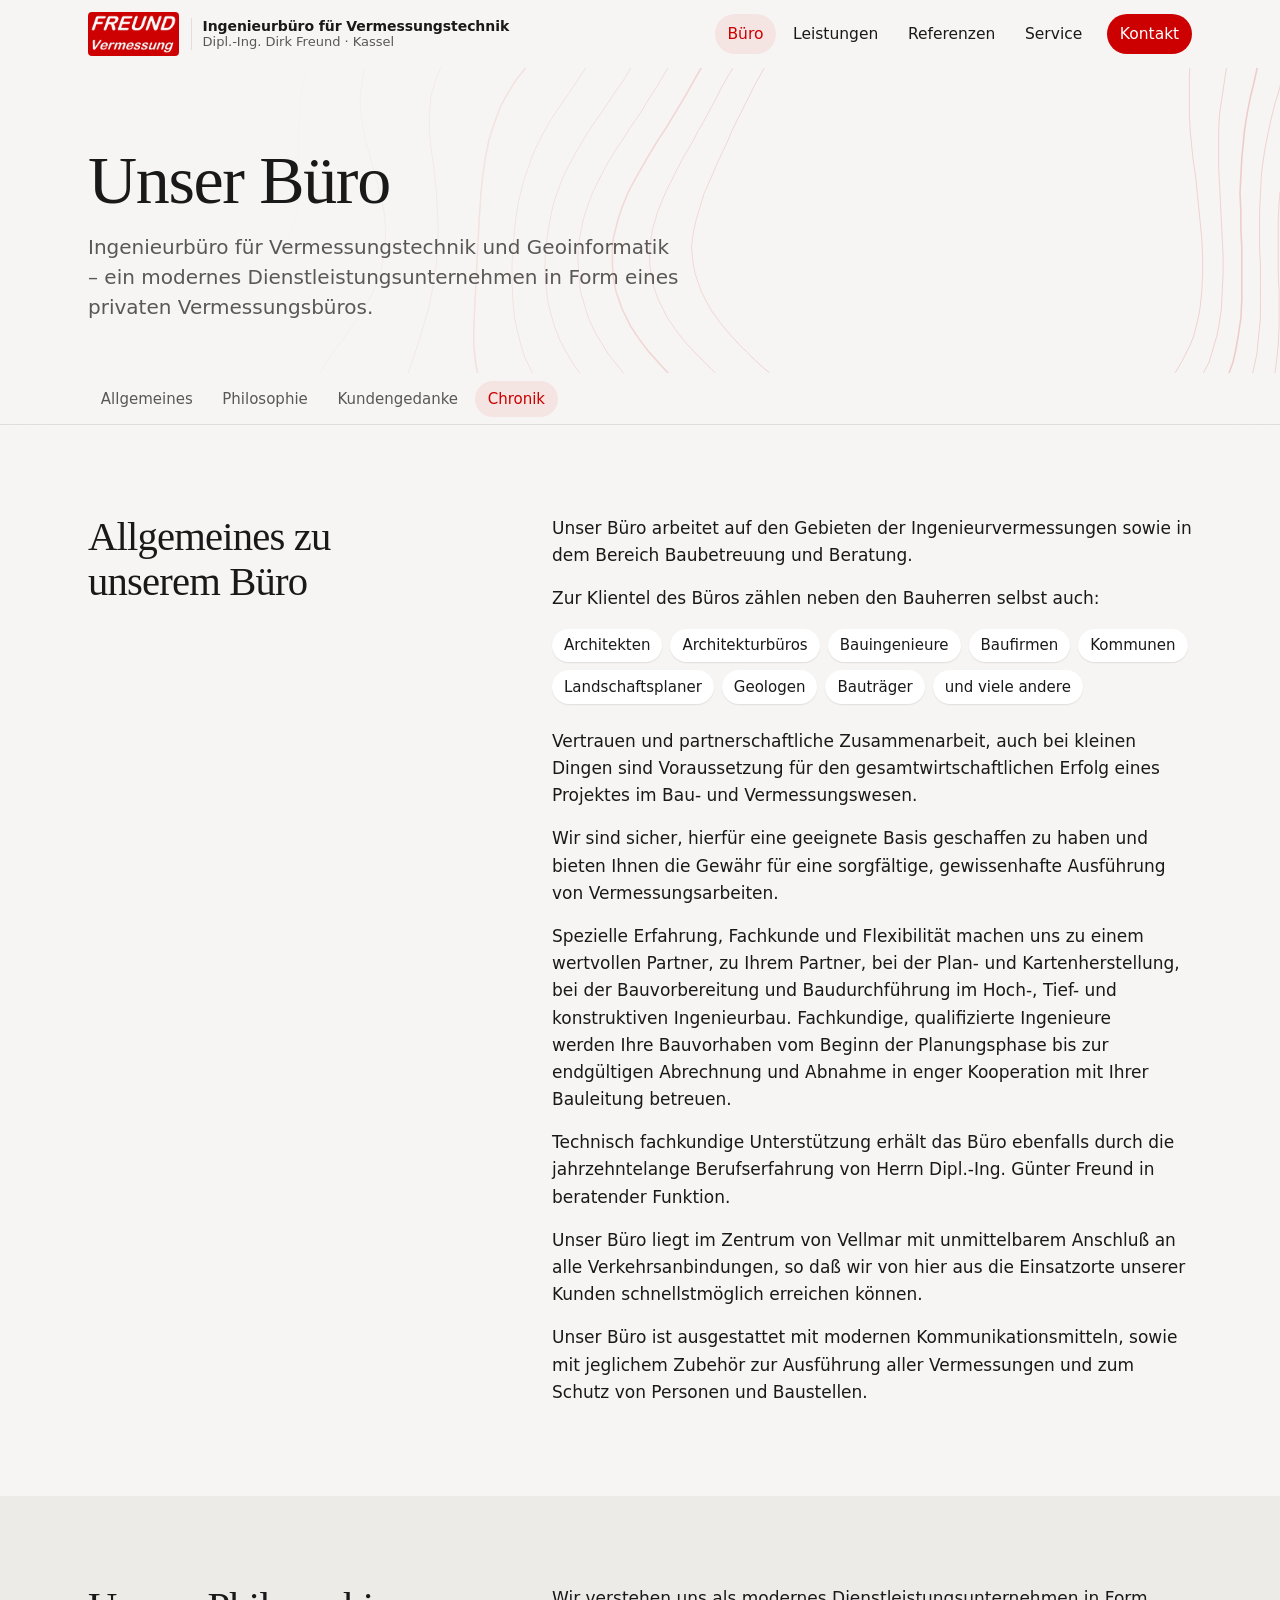
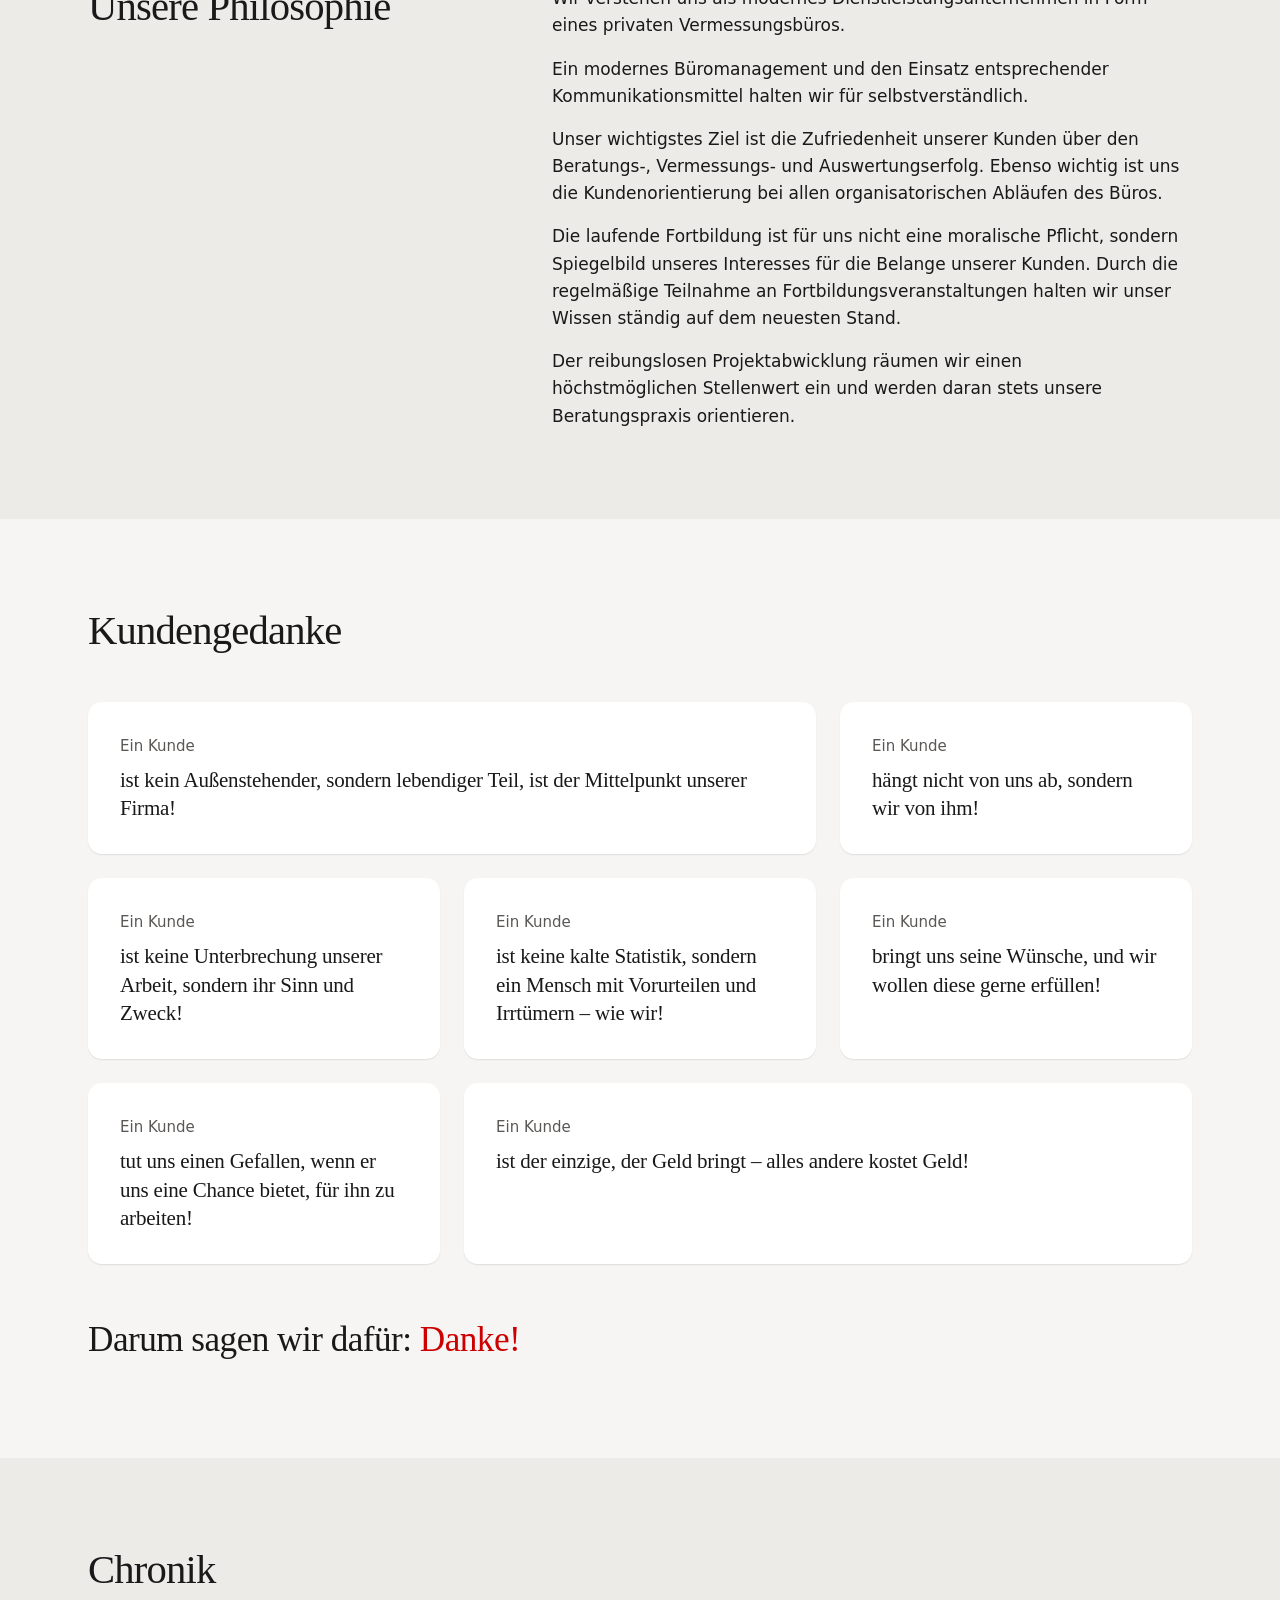
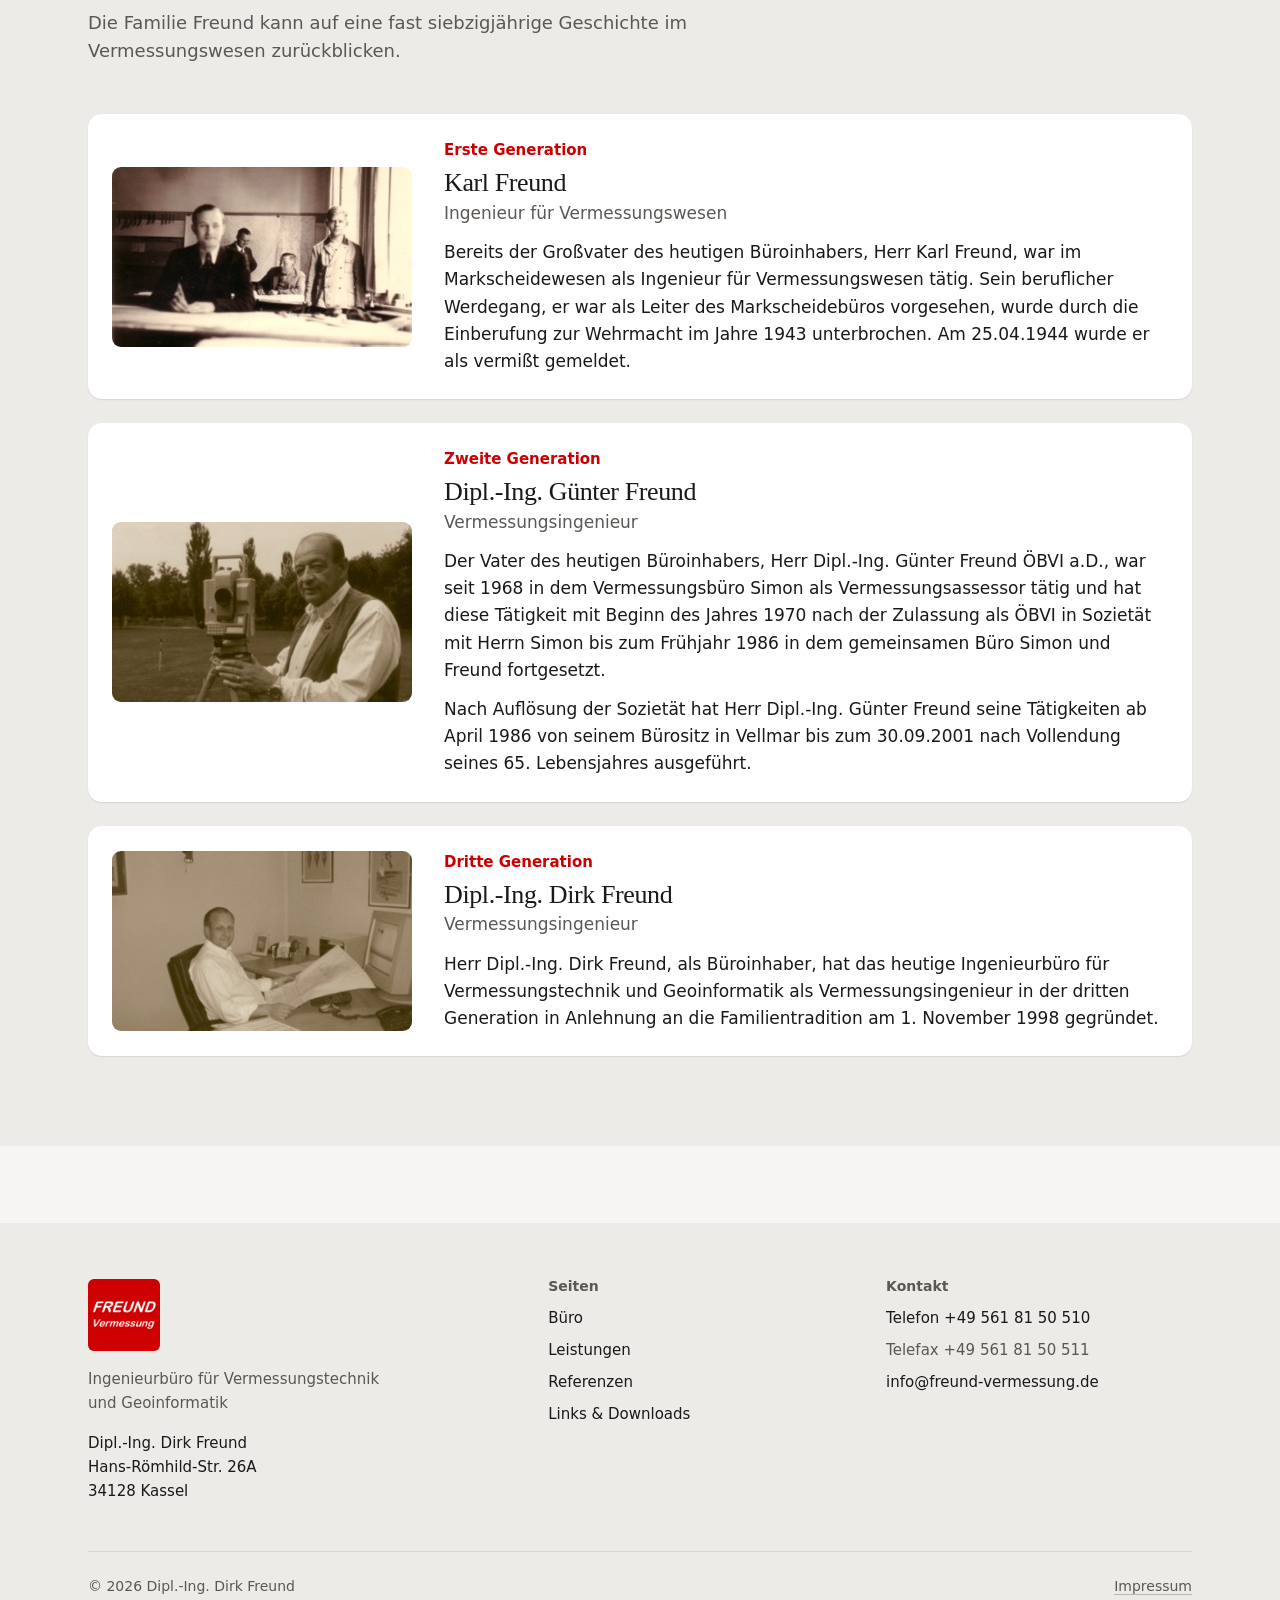
==== commit f71426b9: "Logo und Logo-Rot (#cc0000) als Grundfarbe übernehmen Kopf, Fuß, Kontakt und Favicon nutzen das Logo" ====
--- a/buero.html
+++ b/buero.html
@@ -5,9 +5,11 @@
 <meta name="viewport" content="width=device-width, initial-scale=1">
 <title>Unser Büro – Vermessungsbüro Freund</title>
 <meta name="description" content="Allgemeines, Philosophie, Kundengedanke und Chronik des Vermessungsbüros Freund – Vermessungsingenieure in der dritten Generation.">
+<meta name="robots" content="noindex">
 <meta name="theme-color" content="#f5f2ec" media="(prefers-color-scheme: light)">
 <meta name="theme-color" content="#151311" media="(prefers-color-scheme: dark)">
 <link rel="icon" href="assets/img/favicon.svg" type="image/svg+xml">
+<link rel="apple-touch-icon" href="assets/img/apple-touch-icon.png">
 <link rel="stylesheet" href="assets/css/style.css">
 <script src="assets/js/main.js" defer></script>
 </head>
@@ -16,8 +18,8 @@
 <header class="site-header">
   <div class="container header-inner">
     <a class="brand" href="index.html" aria-label="Vermessungsbüro Freund – Startseite">
-      <svg class="brand-mark" viewBox="0 0 32 32" fill="none" stroke="currentColor" stroke-width="1.8" aria-hidden="true"><circle cx="16" cy="16" r="11"/><path d="M16 1.5v7M16 23.5v7M1.5 16h7M23.5 16h7" stroke-linecap="round"/><circle cx="16" cy="16" r="2.4" fill="currentColor" stroke="none"/></svg>
-      <span><span class="brand-name">Vermessungsbüro Freund</span><span class="brand-sub">Dipl.-Ing. Dirk Freund · Kassel</span></span>
+      <img class="brand-logo" src="assets/img/logo-freund-vermessung.png" alt="Freund Vermessung" width="91" height="44">
+      <span class="brand-text"><span class="brand-name">Ingenieurbüro für Vermessungstechnik</span><span class="brand-sub">Dipl.-Ing. Dirk Freund · Kassel</span></span>
     </a>
     <button class="menu-toggle" type="button" aria-expanded="false" aria-controls="site-nav"><svg class="icon-open" viewBox="0 0 24 24" fill="none" stroke="currentColor" stroke-width="2" stroke-linecap="round" aria-hidden="true"><path d="M4 8h16M4 16h16"/></svg><svg class="icon-close" viewBox="0 0 24 24" fill="none" stroke="currentColor" stroke-width="2" stroke-linecap="round" aria-hidden="true"><path d="M6 6l12 12M18 6 6 18"/></svg><span class="label">Menü</span></button>
     <nav class="site-nav" id="site-nav" aria-label="Hauptnavigation">
@@ -118,7 +120,7 @@
   <div class="container">
     <div class="footer-grid">
       <div>
-        <p class="footer-brand">Vermessungsbüro Freund</p>
+        <img class="footer-logo" src="assets/img/logo-freund-vermessung-quadrat.png" alt="Freund Vermessung" width="72" height="72" loading="lazy" decoding="async">
         <p class="muted">Ingenieurbüro für Vermessungstechnik und Geoinformatik</p>
         <address style="margin-top:var(--s-4)">Dipl.-Ing. Dirk Freund<br>Hans-Römhild-Str. 26A<br>34128 Kassel</address>
       </div>
--- a/assets/css/style.css
+++ b/assets/css/style.css
@@ -6,21 +6,24 @@
 :root {
   color-scheme: light dark;
 
-  /* Farben – Kontraste geprüft (Text ≥ 4,5:1) */
-  --bg: #f5f2ec;
+  /* Farben – Grundfarbe ist das Rot aus dem Logo (#cc0000). Kontraste geprüft (Text ≥ 4,5:1) */
+  --bg: #f6f5f3;
   --surface: #ffffff;
-  --surface-2: #ece7df;
-  --text: #1c1917;
-  --muted: #57514a;
-  --line: rgb(28 25 23 / 0.1);
-  --accent: #a3401a;          /* 6,35:1 auf Weiß, 5,69:1 auf --bg */
-  --accent-hover: #85330f;
-  --on-accent: #ffffff;
-  --accent-soft: rgb(163 64 26 / 0.09);
-  --contour: #a3401a;
-  --shadow-sm: 0 1px 2px rgb(28 25 23 / 0.06), 0 1px 1px rgb(28 25 23 / 0.04);
-  --shadow-md: 0 1px 2px rgb(28 25 23 / 0.05), 0 8px 24px -6px rgb(28 25 23 / 0.1);
-  --header-bg: rgb(245 242 236 / 0.74);
+  --surface-2: #ecebe8;
+  --text: #1a1919;
+  --muted: #5a5754;
+  --line: rgb(26 25 25 / 0.1);
+  --brand: #cc0000;           /* Logo-Rot */
+  --accent: #cc0000;          /* Text/Links: 5,89:1 auf Weiß, 5,4:1 auf --bg */
+  --accent-hover: #a30000;
+  --accent-soft: rgb(204 0 0 / 0.07);
+  --fill: #cc0000;            /* Flächen (Knöpfe) mit weißer Schrift: 5,89:1 */
+  --fill-hover: #a30000;
+  --on-fill: #ffffff;
+  --contour: #cc0000;
+  --shadow-sm: 0 1px 2px rgb(26 25 25 / 0.06), 0 1px 1px rgb(26 25 25 / 0.04);
+  --shadow-md: 0 1px 2px rgb(26 25 25 / 0.05), 0 8px 24px -6px rgb(26 25 25 / 0.1);
+  --header-bg: rgb(246 245 243 / 0.76);
 
   /* Schrift */
   --font-sans: system-ui, -apple-system, "Segoe UI", Roboto, "Helvetica Neue", Arial, sans-serif;
@@ -42,20 +45,22 @@
 
 @media (prefers-color-scheme: dark) {
   :root {
-    --bg: #151311;
-    --surface: #1f1c19;
-    --surface-2: #2a2622;
-    --text: #f1ece4;
-    --muted: #b3aba0;
-    --line: rgb(241 236 228 / 0.1);
-    --accent: #f08a5d;
-    --accent-hover: #f5a37e;
-    --on-accent: #1a1310;
-    --accent-soft: rgb(240 138 93 / 0.12);
-    --contour: #f08a5d;
+    --bg: #141313;
+    --surface: #1e1d1c;
+    --surface-2: #292827;
+    --text: #f2f1ef;
+    --muted: #b5b2ae;
+    --line: rgb(242 241 239 / 0.1);
+    --accent: #ff7a6e;        /* aufgehelltes Logo-Rot für Text auf Dunkel: ≥ 5,8:1 */
+    --accent-hover: #ff9b92;
+    --accent-soft: rgb(255 122 110 / 0.12);
+    --fill: #cc0000;          /* Knöpfe bleiben im Logo-Rot */
+    --fill-hover: #e01414;
+    --on-fill: #ffffff;
+    --contour: #ff7a6e;
     --shadow-sm: 0 1px 2px rgb(0 0 0 / 0.4);
     --shadow-md: 0 1px 2px rgb(0 0 0 / 0.35), 0 10px 28px -8px rgb(0 0 0 / 0.55);
-    --header-bg: rgb(21 19 17 / 0.72);
+    --header-bg: rgb(20 19 19 / 0.74);
   }
 }
 
@@ -134,8 +139,8 @@
   z-index: 100;
   padding: var(--s-2) var(--s-4);
   border-radius: var(--radius-sm);
-  background: var(--accent);
-  color: var(--on-accent);
+  background: var(--fill);
+  color: var(--on-fill);
   font-weight: 600;
   text-decoration: none;
 }
@@ -192,8 +197,9 @@
   line-height: 1.15;
 }
 .brand:hover { color: var(--text); }
-.brand-mark { width: 30px; height: 30px; flex: none; color: var(--accent); }
-.brand-name { display: block; font-family: var(--font-serif); font-size: 1.1875rem; letter-spacing: -0.01em; }
+.brand-logo { display: block; width: auto; height: 44px; border-radius: 4px; flex: none; }
+.brand-text { display: block; padding-left: var(--s-3); box-shadow: inset 1px 0 0 var(--line); }
+.brand-name { display: block; font-size: 0.875rem; font-weight: 600; letter-spacing: -0.005em; }
 .brand-sub { display: block; font-size: 0.8125rem; color: var(--muted); }
 
 .nav-list {
@@ -220,11 +226,11 @@
 
 .nav-list .nav-cta a {
   margin-left: var(--s-2);
-  background: var(--accent);
-  color: var(--on-accent);
-}
-.nav-list .nav-cta a:hover { background: var(--accent-hover); color: var(--on-accent); }
-.nav-list .nav-cta a[aria-current="page"] { background: var(--accent-hover); color: var(--on-accent); }
+  background: var(--fill);
+  color: var(--on-fill);
+}
+.nav-list .nav-cta a:hover { background: var(--fill-hover); color: var(--on-fill); }
+.nav-list .nav-cta a[aria-current="page"] { background: var(--fill-hover); color: var(--on-fill); }
 
 .menu-toggle {
   display: none;
@@ -306,8 +312,8 @@
 .btn:active { transform: scale(0.97); }
 .btn svg { width: 18px; height: 18px; flex: none; }
 
-.btn-primary { background: var(--accent); color: var(--on-accent); }
-.btn-primary:hover { background: var(--accent-hover); color: var(--on-accent); }
+.btn-primary { background: var(--fill); color: var(--on-fill); }
+.btn-primary:hover { background: var(--fill-hover); color: var(--on-fill); }
 
 .btn-secondary { background: var(--surface); color: var(--text); box-shadow: var(--shadow-sm), inset 0 0 0 1px var(--line); }
 .btn-secondary:hover { color: var(--accent); }
@@ -739,7 +745,7 @@
 
 .length-cell { display: flex; align-items: center; justify-content: flex-end; gap: var(--s-3); }
 .length-bar { width: 7rem; height: 6px; border-radius: 3px; background: var(--surface-2); overflow: hidden; }
-.length-bar span { display: block; height: 100%; border-radius: 3px; background: var(--accent); }
+.length-bar span { display: block; height: 100%; border-radius: 3px; background: var(--fill); }
 @media (max-width: 36rem) { .length-bar { display: none; } }
 
 /* Referenzliste auf schmalen Bildschirmen als Liste */
@@ -821,7 +827,7 @@
 .quote cite { font-style: normal; font-weight: 600; color: var(--text); }
 
 .signature { display: flex; align-items: center; gap: var(--s-4); margin-top: var(--s-6); }
-.signature img { width: 64px; height: auto; border-radius: 6px; background: #fff; padding: 4px; box-shadow: var(--shadow-sm); }
+.signature img { width: 64px; height: 64px; border-radius: 6px; }
 .signature .name { font-weight: 600; }
 .signature .role { color: var(--muted); font-size: 0.9375rem; }
 
@@ -858,7 +864,7 @@
 .footer-grid a { color: var(--text); text-decoration: none; }
 .footer-grid a:hover { color: var(--accent); }
 .footer-grid address { font-style: normal; line-height: 1.6; }
-.footer-brand { font-family: var(--font-serif); font-size: 1.25rem; margin-bottom: var(--s-2); }
+.footer-logo { width: 72px; height: 72px; border-radius: 6px; margin-bottom: var(--s-4); }
 .footer-bottom {
   display: flex;
   flex-wrap: wrap;
@@ -905,3 +911,29 @@
 @media (min-width: 42.0625rem) and (max-width: 64rem) {
   .creed li:last-child { grid-column: span 2; }
 }
+
+/* Seiten mit Sprungnavigation: Anker unter Kopf + Leiste */
+html:has(.subnav) { scroll-padding-top: 8.5rem; }
+
+.generations p + p { margin-top: 0.125rem; }
+
+.downloads { max-width: 52rem; }
+.download .meta { margin-top: var(--s-3); }
+
+/* Schmale Bildschirme: nur das Logo zeigen */
+.brand-name, .brand-sub { white-space: nowrap; }
+@media (max-width: 36rem) {
+  .brand-text { display: none; }
+  .menu-toggle { padding: 0.5rem 0.75rem; }
+}
+
+@media (max-width: 42rem) {
+  .card, .contact-card, .feature-body { padding: var(--s-5); }
+  .timeline-item { padding: var(--s-4); }
+}
+
+/* Drei Teaser auf Tablet-Breite: dritte Karte über beide Spalten statt Waise */
+@media (min-width: 42.0625rem) and (max-width: 64rem) {
+  .grid-3 > :nth-child(3):last-child { grid-column: 1 / -1; }
+}
+.signature p + p { margin-top: 0.125rem; }
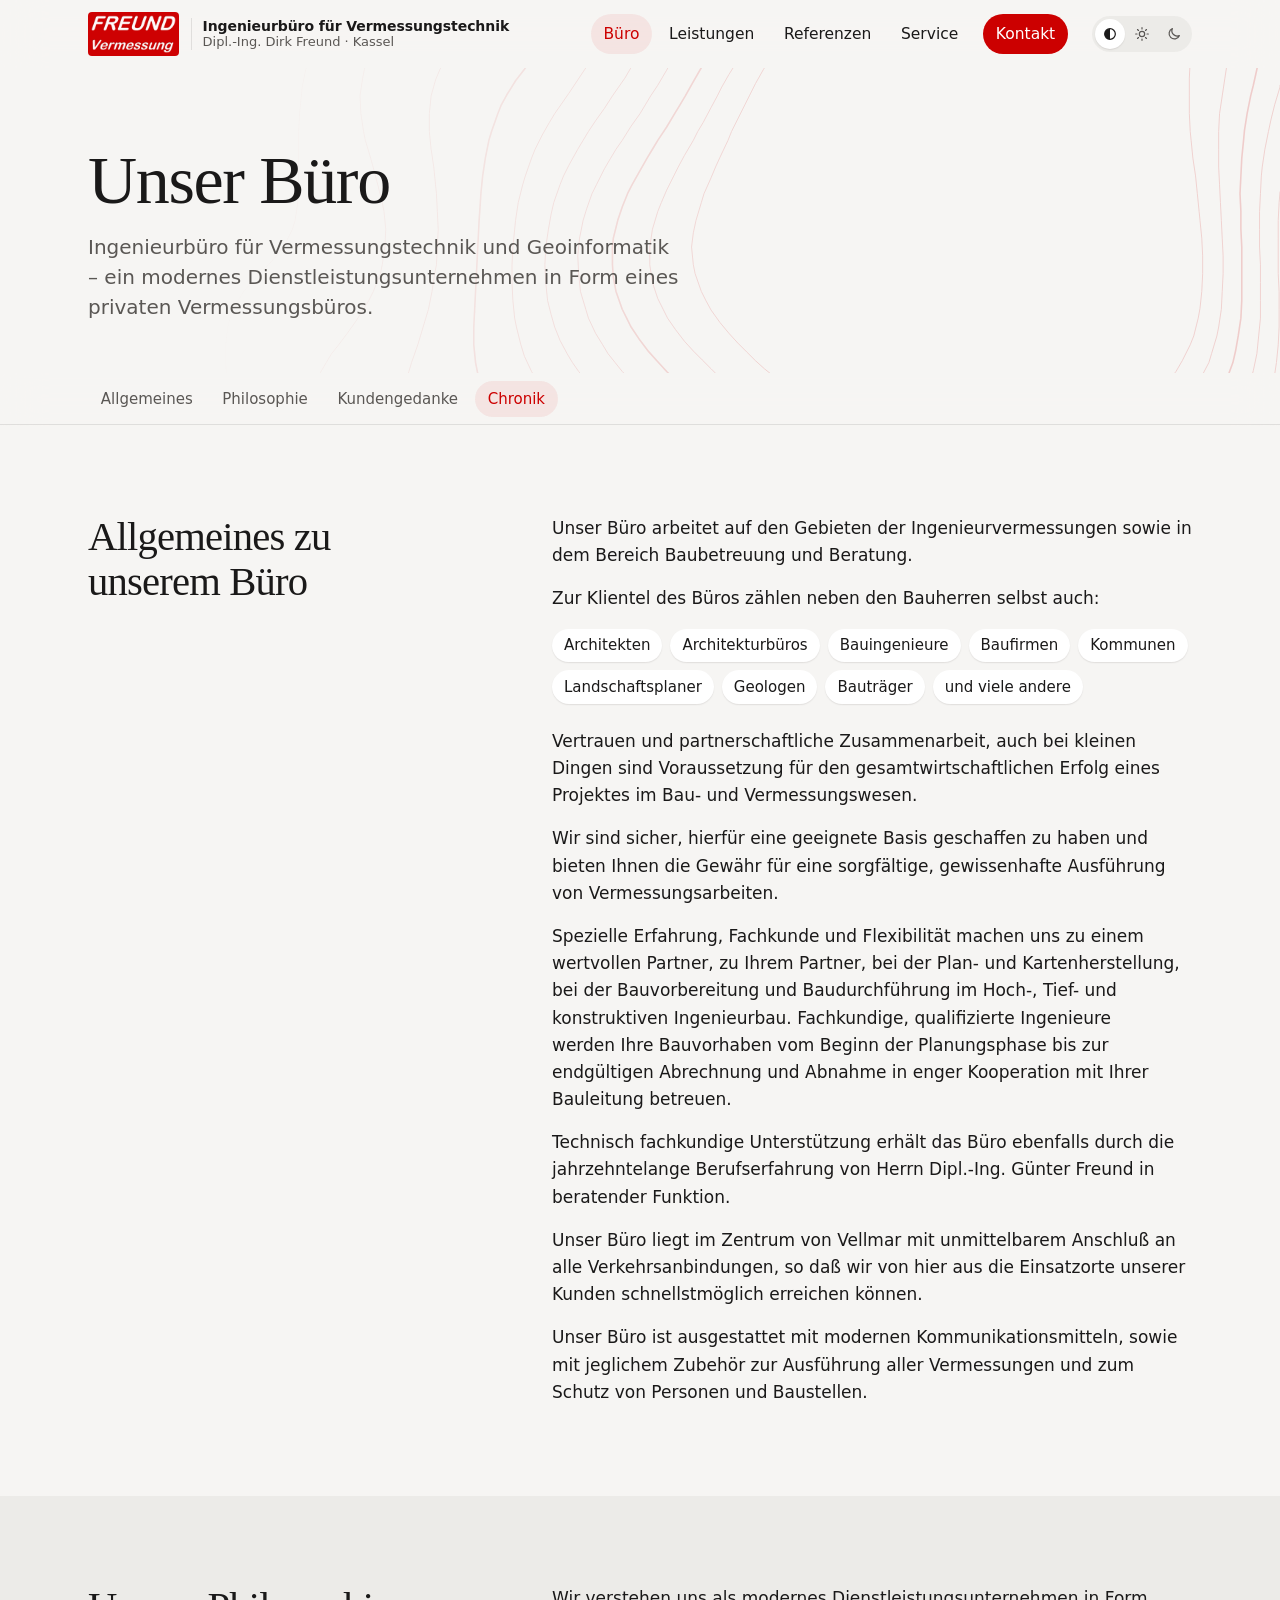
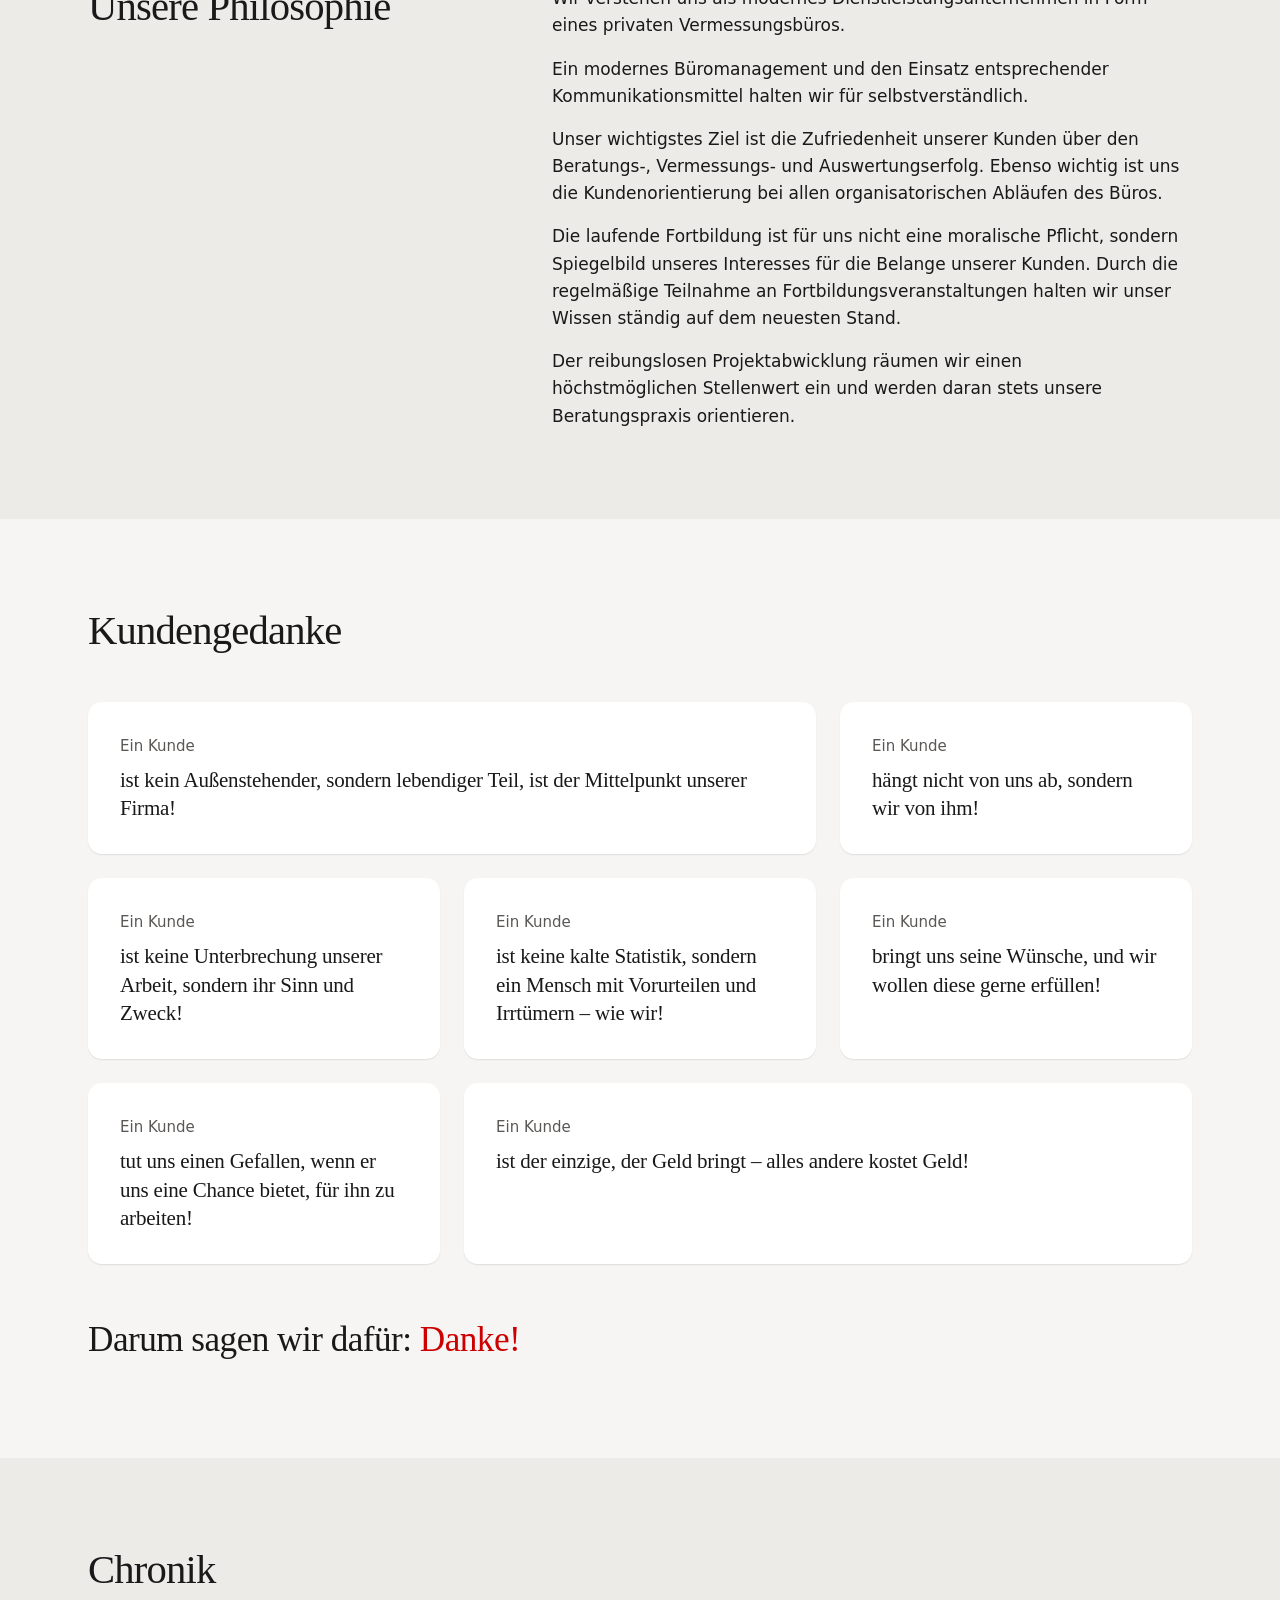
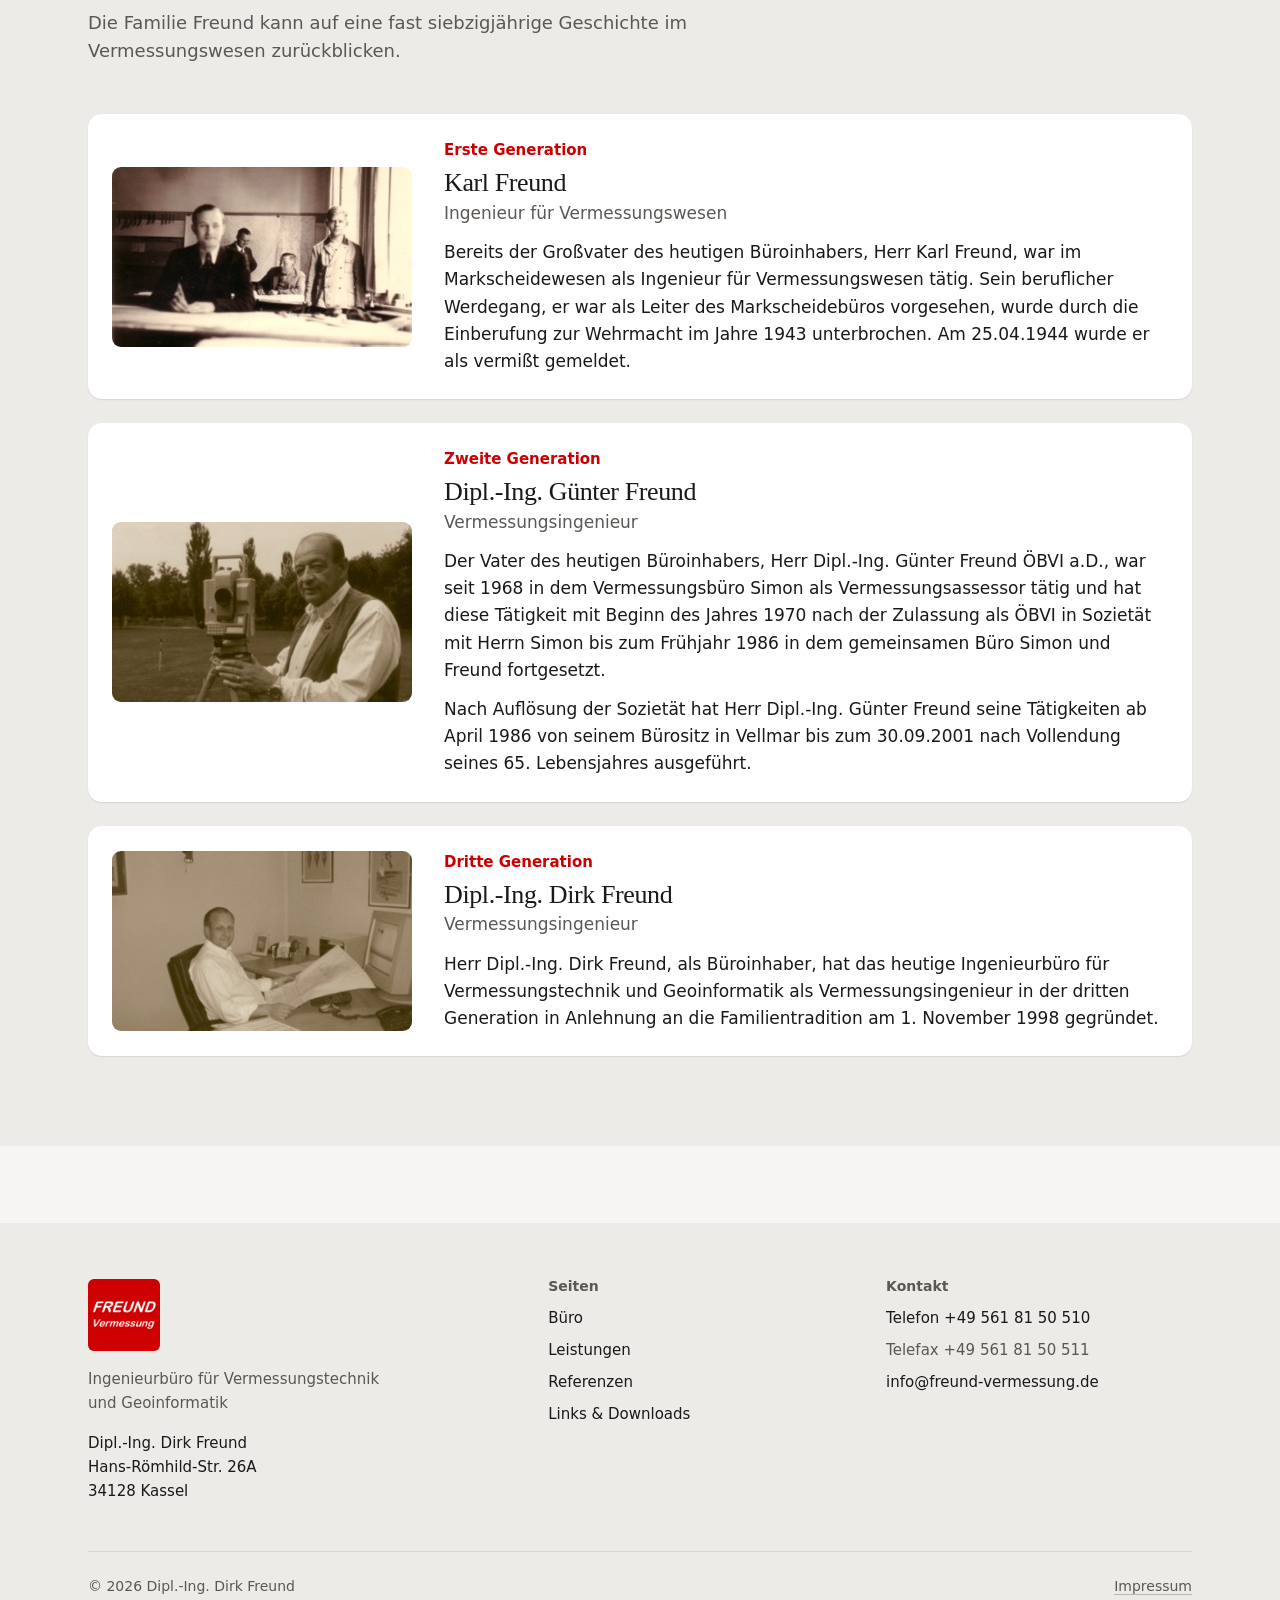
==== commit afdfc72e: "Schalter für Darstellung: Automatisch, Hell, Dunkel Wahl wird im Browser gespeichert und vor dem ers" ====
--- a/buero.html
+++ b/buero.html
@@ -6,12 +6,13 @@
 <title>Unser Büro – Vermessungsbüro Freund</title>
 <meta name="description" content="Allgemeines, Philosophie, Kundengedanke und Chronik des Vermessungsbüros Freund – Vermessungsingenieure in der dritten Generation.">
 <meta name="robots" content="noindex">
-<meta name="theme-color" content="#f5f2ec" media="(prefers-color-scheme: light)">
-<meta name="theme-color" content="#151311" media="(prefers-color-scheme: dark)">
+<script>try{var t=localStorage.getItem('theme');if(t==='light'||t==='dark')document.documentElement.dataset.theme=t}catch(e){}</script>
+<meta name="theme-color" content="#f6f5f3" media="(prefers-color-scheme: light)">
+<meta name="theme-color" content="#141313" media="(prefers-color-scheme: dark)">
 <link rel="icon" href="assets/img/favicon.svg" type="image/svg+xml">
 <link rel="apple-touch-icon" href="assets/img/apple-touch-icon.png">
-<link rel="stylesheet" href="assets/css/style.css">
-<script src="assets/js/main.js" defer></script>
+<link rel="stylesheet" href="assets/css/style.css?v=f046ccb3">
+<script src="assets/js/main.js?v=c141761e" defer></script>
 </head>
 <body>
 <a class="skip-link" href="#inhalt">Zum Inhalt springen</a>
@@ -21,12 +22,17 @@
       <img class="brand-logo" src="assets/img/logo-freund-vermessung.png" alt="Freund Vermessung" width="91" height="44">
       <span class="brand-text"><span class="brand-name">Ingenieurbüro für Vermessungstechnik</span><span class="brand-sub">Dipl.-Ing. Dirk Freund · Kassel</span></span>
     </a>
-    <button class="menu-toggle" type="button" aria-expanded="false" aria-controls="site-nav"><svg class="icon-open" viewBox="0 0 24 24" fill="none" stroke="currentColor" stroke-width="2" stroke-linecap="round" aria-hidden="true"><path d="M4 8h16M4 16h16"/></svg><svg class="icon-close" viewBox="0 0 24 24" fill="none" stroke="currentColor" stroke-width="2" stroke-linecap="round" aria-hidden="true"><path d="M6 6l12 12M18 6 6 18"/></svg><span class="label">Menü</span></button>
     <nav class="site-nav" id="site-nav" aria-label="Hauptnavigation">
       <ul class="nav-list">
         <li><a href="buero.html" aria-current="page">Büro</a></li><li><a href="leistungen.html">Leistungen</a></li><li><a href="referenzen.html">Referenzen</a></li><li><a href="service.html">Service</a></li><li class="nav-cta"><a href="kontakt.html">Kontakt</a></li>
       </ul>
     </nav>
+    <div class="theme-switch" role="group" aria-label="Darstellung">
+      <button type="button" data-theme-set="auto" aria-pressed="true" aria-label="Darstellung automatisch wie im System" title="Automatisch"><svg viewBox="0 0 24 24" fill="none" stroke="currentColor" stroke-width="1.8" aria-hidden="true"><circle cx="12" cy="12" r="8"/><path d="M12 4a8 8 0 0 0 0 16z" fill="currentColor" stroke="none"/></svg></button>
+      <button type="button" data-theme-set="light" aria-pressed="false" aria-label="Helle Darstellung" title="Hell"><svg viewBox="0 0 24 24" fill="none" stroke="currentColor" stroke-width="1.8" stroke-linecap="round" aria-hidden="true"><circle cx="12" cy="12" r="4"/><path d="M12 2.5v2M12 19.5v2M2.5 12h2M19.5 12h2M5.3 5.3l1.4 1.4M17.3 17.3l1.4 1.4M5.3 18.7l1.4-1.4M17.3 6.7l1.4-1.4"/></svg></button>
+      <button type="button" data-theme-set="dark" aria-pressed="false" aria-label="Dunkle Darstellung" title="Dunkel"><svg viewBox="0 0 24 24" fill="none" stroke="currentColor" stroke-width="1.8" stroke-linejoin="round" aria-hidden="true"><path d="M20 14.5A8 8 0 0 1 9.5 4a8 8 0 1 0 10.5 10.5z"/></svg></button>
+    </div>
+    <button class="menu-toggle" type="button" aria-expanded="false" aria-controls="site-nav"><svg class="icon-open" viewBox="0 0 24 24" fill="none" stroke="currentColor" stroke-width="2" stroke-linecap="round" aria-hidden="true"><path d="M4 8h16M4 16h16"/></svg><svg class="icon-close" viewBox="0 0 24 24" fill="none" stroke="currentColor" stroke-width="2" stroke-linecap="round" aria-hidden="true"><path d="M6 6l12 12M18 6 6 18"/></svg><span class="label">Menü</span></button>
   </div>
 </header>
 <main id="inhalt">
--- a/assets/css/style.css
+++ b/assets/css/style.css
@@ -43,26 +43,50 @@
   --ease-drawer: cubic-bezier(0.32, 0.72, 0, 1);
 }
 
+/* Dunkel: folgt dem System, außer der Schalter erzwingt Hell (data-theme="light") */
 @media (prefers-color-scheme: dark) {
-  :root {
+  :root:not([data-theme="light"]) {
     --bg: #141313;
     --surface: #1e1d1c;
     --surface-2: #292827;
     --text: #f2f1ef;
     --muted: #b5b2ae;
     --line: rgb(242 241 239 / 0.1);
-    --accent: #ff7a6e;        /* aufgehelltes Logo-Rot für Text auf Dunkel: ≥ 5,8:1 */
-    --accent-hover: #ff9b92;
-    --accent-soft: rgb(255 122 110 / 0.12);
+    --accent: #ff6161;        /* aufgehelltes Logo-Rot (gleicher Farbton) für Text auf Dunkel: ≥ 5:1 */
+    --accent-hover: #ff8a8a;
+    --accent-soft: rgb(255 97 97 / 0.12);
     --fill: #cc0000;          /* Knöpfe bleiben im Logo-Rot */
     --fill-hover: #e01414;
     --on-fill: #ffffff;
-    --contour: #ff7a6e;
+    --contour: #ff6161;
     --shadow-sm: 0 1px 2px rgb(0 0 0 / 0.4);
     --shadow-md: 0 1px 2px rgb(0 0 0 / 0.35), 0 10px 28px -8px rgb(0 0 0 / 0.55);
     --header-bg: rgb(20 19 19 / 0.74);
   }
 }
+
+/* Dunkel per Schalter erzwungen */
+:root[data-theme="dark"] {
+  --bg: #141313;
+  --surface: #1e1d1c;
+  --surface-2: #292827;
+  --text: #f2f1ef;
+  --muted: #b5b2ae;
+  --line: rgb(242 241 239 / 0.1);
+  --accent: #ff6161;        /* aufgehelltes Logo-Rot (gleicher Farbton) für Text auf Dunkel: ≥ 5:1 */
+  --accent-hover: #ff8a8a;
+  --accent-soft: rgb(255 97 97 / 0.12);
+  --fill: #cc0000;          /* Knöpfe bleiben im Logo-Rot */
+  --fill-hover: #e01414;
+  --on-fill: #ffffff;
+  --contour: #ff6161;
+  --shadow-sm: 0 1px 2px rgb(0 0 0 / 0.4);
+  --shadow-md: 0 1px 2px rgb(0 0 0 / 0.35), 0 10px 28px -8px rgb(0 0 0 / 0.55);
+  --header-bg: rgb(20 19 19 / 0.74);
+}
+
+:root[data-theme="light"] { color-scheme: light; }
+:root[data-theme="dark"] { color-scheme: dark; }
 
 /* --------------------------------------------------------------------------
    Grundlagen
@@ -183,7 +207,7 @@
 .header-inner {
   display: flex;
   align-items: center;
-  justify-content: space-between;
+  justify-content: flex-start;
   gap: var(--s-5);
   height: 4.25rem;
 }
@@ -937,3 +961,52 @@
   .grid-3 > :nth-child(3):last-child { grid-column: 1 / -1; }
 }
 .signature p + p { margin-top: 0.125rem; }
+
+/* --------------------------------------------------------------------------
+   Darstellungs-Schalter (Automatisch / Hell / Dunkel)
+   -------------------------------------------------------------------------- */
+
+.site-nav { margin-left: auto; }
+
+.theme-switch {
+  display: inline-flex;
+  flex: none;
+  gap: 2px;
+  padding: 3px;
+  border-radius: 999px;
+  background: var(--surface-2);
+}
+.theme-switch button {
+  display: grid;
+  place-items: center;
+  width: 30px;
+  height: 30px;
+  padding: 0;
+  border: 0;
+  border-radius: 999px;
+  background: transparent;
+  color: var(--muted);
+  cursor: pointer;
+  transition: background-color 150ms ease, color 150ms ease, box-shadow 150ms ease, transform 160ms var(--ease-out);
+}
+.theme-switch button:hover { color: var(--text); }
+.theme-switch button:active { transform: scale(0.94); }
+.theme-switch button[aria-pressed="true"] { background: var(--surface); color: var(--text); box-shadow: var(--shadow-sm); }
+.theme-switch svg { width: 16px; height: 16px; }
+@media (pointer: coarse) { .theme-switch button { width: 36px; height: 36px; } }
+
+@media (max-width: 54rem) {
+  .theme-switch { margin-left: auto; }
+}
+/* Platz für Navigation + Schalter: Zusatzzeile neben dem Logo erst ab breiten Bildschirmen */
+@media (min-width: 54.0625rem) and (max-width: 72rem) {
+  .brand-text { display: none; }
+}
+
+/* Weicher Wechsel zwischen Hell und Dunkel – nur im Moment des Umschaltens */
+html.theme-switching *, html.theme-switching *::before, html.theme-switching *::after {
+  transition: background-color 220ms ease, color 220ms ease, box-shadow 220ms ease, fill 220ms ease, stroke 220ms ease !important;
+}
+@media (max-width: 54rem) {
+  .header-inner { gap: var(--s-2); }
+}
